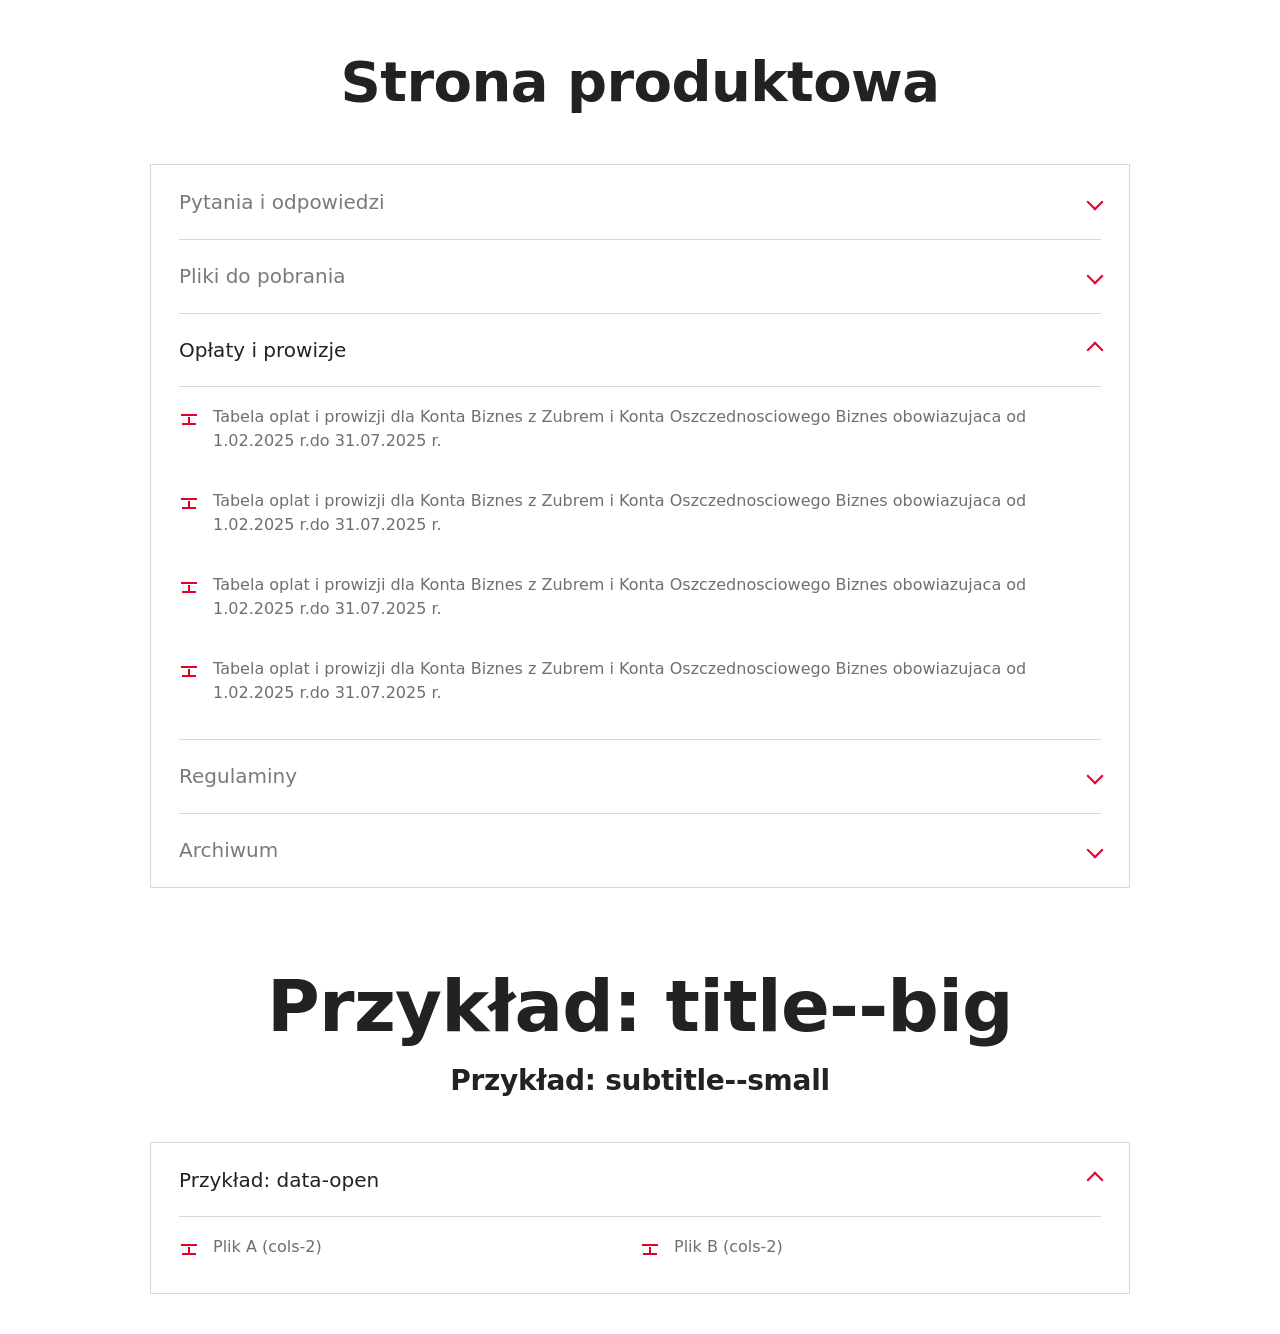
==== public/index.html @ c0aa1c23 "yy" ====
<!doctype html>
<html lang="pl">
  <head>
    <meta charset="utf-8" />
    <meta name="viewport" content="width=device-width, initial-scale=1" />
    <title>Strona produktowa</title>
    <link rel="stylesheet" href="./assets/css/styles.css" />
  </head>
  <body>
    <a class="paccordion-container__skip-link" href="#main">Przejdz do tresci</a>

    <div id="main" class="paccordion-container" role="main">
      <header class="paccordion-container__header">
        <h1 class="paccordion-container__title">Strona produktowa</h1>
      </header>

      <section class="paccordion-container__section" aria-label="Sekcje">
        <div class="paccordion paccordion--framed" data-paccordion-group>
          <div class="paccordion__item paccordion__item--l1" id="faq">
            <h2 class="paccordion__heading">
              <button
                class="paccordion__button"
                type="button"
                aria-expanded="false"
                aria-controls="panel-faq"
                id="button-faq"
              >
                <span class="paccordion__label">Pytania i odpowiedzi</span>
                <span class="paccordion__icon paccordion__icon--chevron" aria-hidden="true"></span>
              </button>
            </h2>
            <div
              class="paccordion__panel"
              id="panel-faq"
              role="region"
              aria-labelledby="button-faq"
              hidden
            >
              <div class="paccordion paccordion--nested" data-paccordion-group itemscope itemtype="https://schema.org/FAQPage">
                <div class="paccordion__item paccordion__item--l2" id="pytanie-1" itemscope itemtype="https://schema.org/Question" itemprop="mainEntity">
                  <h3 class="paccordion__heading">
                    <button
                      class="paccordion__button paccordion__button--startIcon"
                      type="button"
                      aria-expanded="false"
                      aria-controls="panel-pytanie-1"
                      id="button-pytanie-1"
                    >
                      <span class="paccordion__icon paccordion__icon--plusminus" aria-hidden="true"></span>
                      <span class="paccordion__label" itemprop="name">Pytanie 1</span>
                    </button>
                  </h3>
                  <div
                    class="paccordion__panel"
                    id="panel-pytanie-1"
                    hidden
                    itemprop="acceptedAnswer"
                    itemscope
                    itemtype="https://schema.org/Answer"
                  >
                    <div class="paccordion__richtext" itemprop="text">
                      <p>Lorem ipsum dolor sit amet, consectetur adipiscing elit.</p>
                    </div>
                  </div>
                </div>

                <div class="paccordion__item paccordion__item--l2" id="pytanie-2" itemscope itemtype="https://schema.org/Question" itemprop="mainEntity">
                  <h3 class="paccordion__heading">
                    <button
                      class="paccordion__button paccordion__button--startIcon"
                      type="button"
                      aria-expanded="false"
                      aria-controls="panel-pytanie-2"
                      id="button-pytanie-2"
                    >
                      <span class="paccordion__icon paccordion__icon--plusminus" aria-hidden="true"></span>
                      <span class="paccordion__label" itemprop="name">Pytanie 2</span>
                    </button>
                  </h3>
                  <div
                    class="paccordion__panel"
                    id="panel-pytanie-2"
                    hidden
                    itemprop="acceptedAnswer"
                    itemscope
                    itemtype="https://schema.org/Answer"
                  >
                    <div class="paccordion__richtext" itemprop="text">
                      <p>Lorem ipsum dolor sit amet, consectetur adipiscing elit.</p>
                    </div>
                  </div>
                </div>

                <div class="paccordion__item paccordion__item--l2" id="pytanie-3" itemscope itemtype="https://schema.org/Question" itemprop="mainEntity">
                  <h3 class="paccordion__heading">
                    <button
                      class="paccordion__button paccordion__button--startIcon"
                      type="button"
                      aria-expanded="false"
                      aria-controls="panel-pytanie-3"
                      id="button-pytanie-3"
                    >
                      <span class="paccordion__icon paccordion__icon--plusminus" aria-hidden="true"></span>
                      <span class="paccordion__label" itemprop="name">Pytanie 3</span>
                    </button>
                  </h3>
                  <div
                    class="paccordion__panel"
                    id="panel-pytanie-3"
                    hidden
                    itemprop="acceptedAnswer"
                    itemscope
                    itemtype="https://schema.org/Answer"
                  >
                    <div class="paccordion__richtext" itemprop="text">
                      <p>Lorem ipsum dolor sit amet, consectetur adipiscing elit.</p>
                    </div>
                  </div>
                </div>
              </div>
            </div>
          </div>

          <div class="paccordion__item paccordion__item--l1" id="downloads">
            <h2 class="paccordion__heading">
              <button
                class="paccordion__button"
                type="button"
                aria-expanded="false"
                aria-controls="panel-downloads"
                id="button-downloads"
              >
                <span class="paccordion__label">Pliki do pobrania</span>
                <span class="paccordion__icon paccordion__icon--chevron" aria-hidden="true"></span>
              </button>
            </h2>
            <div class="paccordion__panel" id="panel-downloads" role="region" aria-labelledby="button-downloads" hidden>
              <ul class="paccordion__file-list paccordion__file-list--cols-1">
                <li class="paccordion__file-item">
                  <a class="paccordion__file-link" href="#">
                    <span class="paccordion__file-text">
                      Tabela oplat i prowizji dla Konta Biznes z Zubrem i Konta Oszczednosciowego Biznes obowiazujaca od
                      1.02.2025 r.do 31.07.2025 r.
                    </span>
                  </a>
                </li>
              </ul>
            </div>
          </div>

          <div class="paccordion__item paccordion__item--l1" id="oplaty-i-prowizje" data-open>
            <h2 class="paccordion__heading">
              <button
                class="paccordion__button"
                type="button"
                aria-expanded="false"
                aria-controls="panel-oplaty-i-prowizje"
                id="button-oplaty-i-prowizje"
              >
                <span class="paccordion__label">Opłaty i prowizje</span>
                <span class="paccordion__icon paccordion__icon--chevron" aria-hidden="true"></span>
              </button>
            </h2>
            <div class="paccordion__panel" id="panel-oplaty-i-prowizje" role="region" aria-labelledby="button-oplaty-i-prowizje" hidden>
              <ul class="paccordion__file-list paccordion__file-list--cols-1">
                <li class="paccordion__file-item">
                  <a class="paccordion__file-link" href="#" id="tabela-oplat-1">
                    <span class="paccordion__file-text">
                      Tabela oplat i prowizji dla Konta Biznes z Zubrem i Konta Oszczednosciowego Biznes obowiazujaca od
                      1.02.2025 r.do 31.07.2025 r.
                    </span>
                  </a>
                </li>
                <li class="paccordion__file-item">
                  <a class="paccordion__file-link" href="#">
                    <span class="paccordion__file-text">
                      Tabela oplat i prowizji dla Konta Biznes z Zubrem i Konta Oszczednosciowego Biznes obowiazujaca od
                      1.02.2025 r.do 31.07.2025 r.
                    </span>
                  </a>
                </li>
                <li class="paccordion__file-item">
                  <a class="paccordion__file-link" href="#">
                    <span class="paccordion__file-text">
                      Tabela oplat i prowizji dla Konta Biznes z Zubrem i Konta Oszczednosciowego Biznes obowiazujaca od
                      1.02.2025 r.do 31.07.2025 r.
                    </span>
                  </a>
                </li>
                <li class="paccordion__file-item">
                  <a class="paccordion__file-link" href="#">
                    <span class="paccordion__file-text">
                      Tabela oplat i prowizji dla Konta Biznes z Zubrem i Konta Oszczednosciowego Biznes obowiazujaca od
                      1.02.2025 r.do 31.07.2025 r.
                    </span>
                  </a>
                </li>
              </ul>
            </div>
          </div>

          <div class="paccordion__item paccordion__item--l1" id="regulaminy">
            <h2 class="paccordion__heading">
              <button
                class="paccordion__button"
                type="button"
                aria-expanded="false"
                aria-controls="panel-regulaminy"
                id="button-regulaminy"
              >
                <span class="paccordion__label">Regulaminy</span>
                <span class="paccordion__icon paccordion__icon--chevron" aria-hidden="true"></span>
              </button>
            </h2>
            <div class="paccordion__panel" id="panel-regulaminy" role="region" aria-labelledby="button-regulaminy" hidden>
              <ul class="paccordion__file-list paccordion__file-list--cols-1">
                <li class="paccordion__file-item">
                  <a class="paccordion__file-link" href="#">
                    <span class="paccordion__file-text">Placeholder: regulamin (PDF)</span>
                  </a>
                </li>
              </ul>
            </div>
          </div>

          <div class="paccordion__item paccordion__item--l1" id="archiwum">
            <h2 class="paccordion__heading">
              <button
                class="paccordion__button"
                type="button"
                aria-expanded="false"
                aria-controls="panel-archiwum"
                id="button-archiwum"
              >
                <span class="paccordion__label">Archiwum</span>
                <span class="paccordion__icon paccordion__icon--chevron" aria-hidden="true"></span>
              </button>
            </h2>
            <div class="paccordion__panel" id="panel-archiwum" role="region" aria-labelledby="button-archiwum" hidden>
              <ul class="paccordion__file-list paccordion__file-list--cols-1">
                <li class="paccordion__file-item">
                  <a class="paccordion__file-link" href="#">
                    <span class="paccordion__file-text">Placeholder: archiwum (PDF)</span>
                  </a>
                </li>
              </ul>
            </div>
          </div>
        </div>
      </section>

      <section class="paccordion-container__section" aria-label="Przykłady CMS">
        <header class="paccordion-container__header paccordion-container__header--spaced">
          <h2 class="paccordion-container__title paccordion-container__title--big">Przykład: title--big</h2>
          <h3 class="paccordion-container__subtitle paccordion-container__subtitle--small">Przykład: subtitle--small</h3>
        </header>
        <div class="paccordion paccordion--framed" data-paccordion-group>
          <div class="paccordion__item paccordion__item--l1" id="example-open" data-open>
            <h2 class="paccordion__heading">
              <button
                class="paccordion__button"
                type="button"
                aria-expanded="false"
                aria-controls="panel-example-open"
                id="button-example-open"
              >
                <span class="paccordion__label">Przykład: data-open</span>
                <span class="paccordion__icon paccordion__icon--chevron" aria-hidden="true"></span>
              </button>
            </h2>
            <div class="paccordion__panel" id="panel-example-open" role="region" aria-labelledby="button-example-open" hidden>
              <ul class="paccordion__file-list paccordion__file-list--cols-2">
                <li class="paccordion__file-item">
                  <a class="paccordion__file-link" href="#">
                    <span class="paccordion__file-text">Plik A (cols-2)</span>
                  </a>
                </li>
                <li class="paccordion__file-item">
                  <a class="paccordion__file-link" href="#">
                    <span class="paccordion__file-text">Plik B (cols-2)</span>
                  </a>
                </li>
              </ul>
            </div>
          </div>
        </div>
      </section>

    </div>

    <script src="./assets/js/paccordion.js" type="module"></script>
  </body>
</html>
---- public/assets/css/styles.css ----
@charset "UTF-8";
/* Entry point: imports in strict order (mobile-first). */
/* 2) Base: reset + global elements */
*,
*::before,
*::after {
  box-sizing: border-box;
}

html,
body {
  height: 100%;
}

body {
  margin: 0;
  font-family: ui-sans-serif, system-ui, -apple-system, Segoe UI, Roboto, Arial, "Noto Sans", "Liberation Sans", sans-serif;
  background: var(--c-bg);
  color: var(--c-text);
  line-height: 1.5;
}

a {
  color: inherit;
}

*[id] {
  scroll-margin-top: 16px;
}

/*
* BREAKPOINTS
* nazwa | od | do | opis
* ------------------------------------------------------------
*
* small, -small | 0 | 639 | tylko small
* -mobile       | 0 | 959 | mobile i mniejsze
* mobile        | 640 | 959 | tylko mobile
* mobile-       | 640 | ∞   | mobile i większe
* -tablet       | 0 | 1279 | tablet i mniejsze
* tablet        | 960 | 1279 | tylko tablet
* tablet-       | 960 | ∞   | tablet i większe
* -desktop      | 0 | 1679 | desktop i mniejsze
* desktop       | 1280 | 1679 | tylko desktop
* desktop-      | 1280 | ∞  | desktop i większe
* big, big-     | 1680 | ∞  | big i większe
*
*/
:root {
  --c-bg: #ffffff;
  --c-text: #222222;
  --c-muted: #7a7a7a;
  --c-line: #d7d7d7;
  --c-accent: #e4002b;
  --c-focus: #0b5fff;
  --space-1: 8px;
  --space-2: 12px;
  --space-3: 16px;
  --space-4: 20px;
  --space-5: 28px;
  --space-6: 40px;
  --r-1: 6px;
}

.paccordion {
  --rp-gutter: 16px;
  --rp-step: 16px;
  width: 100%;
}
.paccordion--framed {
  border: 1px solid var(--c-line);
  background: #fff;
}
.paccordion--nested {
  border-top: 0;
}
.paccordion__item {
  --rp-lvl: 1;
  --rp-indent: calc(var(--rp-gutter) + (var(--rp-lvl) - 1) * var(--rp-step));
}
.paccordion__item--l1 {
  --rp-lvl: 1;
}
.paccordion__item--l1 .paccordion__button {
  padding-top: 22px;
  padding-bottom: 22px;
}
.paccordion__item--l1 .paccordion__label {
  font-size: 20px;
}
.paccordion__item--l2 {
  --rp-lvl: 2;
}
.paccordion__item--l3 {
  --rp-lvl: 3;
}
.paccordion__item--l4 {
  --rp-lvl: 4;
}
.paccordion__heading {
  margin: 0;
}
.paccordion__button {
  width: 100%;
  display: flex;
  align-items: center;
  justify-content: space-between;
  gap: var(--space-3);
  background: transparent;
  border: 0;
  padding: 20px var(--rp-gutter);
  padding-left: var(--rp-indent);
  cursor: pointer;
  font: inherit;
  text-align: left;
  color: var(--c-muted);
  position: relative;
}
.paccordion__button[aria-expanded=true] {
  color: var(--c-text);
}
.paccordion__button:focus-visible {
  outline: 3px solid var(--c-focus);
  outline-offset: 2px;
  border-radius: var(--r-1);
}
.paccordion__button--startIcon {
  justify-content: flex-start;
}
.paccordion__label {
  font-size: 18px;
  font-weight: 450;
}
.paccordion__icon {
  width: 18px;
  height: 18px;
  flex: none;
  color: var(--c-accent);
  position: relative;
}
.paccordion__icon--chevron {
  width: 12px;
  height: 12px;
  border-right: 2px solid currentColor;
  border-bottom: 2px solid currentColor;
  transform: rotate(45deg);
  transition: transform 160ms ease;
}
.paccordion__icon--plusminus::before, .paccordion__icon--plusminus::after {
  content: "";
  position: absolute;
  left: 50%;
  top: 50%;
  width: 14px;
  height: 2px;
  background: currentColor;
  transform: translate(-50%, -50%);
  border-radius: 99px;
}
.paccordion__icon--plusminus::after {
  width: 2px;
  height: 14px;
  transition: opacity 140ms ease;
}
.paccordion__button[aria-expanded=true] .paccordion__icon--chevron {
  transform: rotate(225deg);
}
.paccordion__button[aria-expanded=true] .paccordion__icon--plusminus::after {
  opacity: 0;
}
.paccordion__panel {
  padding: 0 var(--rp-gutter) 16px var(--rp-indent);
  transition: height 220ms ease;
}
.paccordion__item {
  position: relative;
}
.paccordion__item::before {
  content: "";
  position: absolute;
  left: var(--rp-gutter);
  right: var(--rp-gutter);
  top: 0;
  height: 1px;
  background: var(--c-line);
}
.paccordion--framed > .paccordion__item:first-child::before {
  content: none;
}
.paccordion__panel > .paccordion > .paccordion__item:first-child::before {
  content: none;
}
.paccordion__item--open > .paccordion__panel > .paccordion > .paccordion__item:first-child::before {
  content: none;
}
.paccordion__button[aria-expanded=true]::after {
  content: "";
  position: absolute;
  left: var(--rp-gutter);
  right: var(--rp-gutter);
  bottom: 0;
  height: 1px;
  background: var(--c-line);
}
.paccordion__panel > .paccordion {
  margin-left: calc(-1 * var(--rp-indent));
  margin-right: calc(-1 * var(--rp-gutter));
  width: calc(100% + var(--rp-indent) + var(--rp-gutter));
}
.paccordion__richtext {
  color: var(--c-text);
}
.paccordion__richtext p {
  margin: 14px 0 0 0;
}
.paccordion__file-list {
  list-style: none;
  padding: 0;
  margin: 0;
  display: grid;
  grid-template-columns: 1fr;
}
.paccordion__file-list--cols-1 {
  grid-template-columns: 1fr;
}
.paccordion__file-list--cols-2 {
  grid-template-columns: 1fr;
}
.paccordion__file-link {
  display: grid;
  grid-template-columns: 20px 1fr;
  gap: 14px;
  align-items: start;
  padding: 18px 0;
  text-decoration: none;
  color: #6f6f6f;
}
.paccordion__file-link::before {
  content: "";
  width: 20px;
  height: 20px;
  display: block;
  color: var(--c-accent);
  background: currentColor;
  -webkit-mask: linear-gradient(#000 0 0) center/16px 2px no-repeat, linear-gradient(#000 0 0) center 12px/2px 10px no-repeat, linear-gradient(#000 0 0) center 18px/14px 2px no-repeat;
  mask: linear-gradient(#000 0 0) center/16px 2px no-repeat, linear-gradient(#000 0 0) center 12px/2px 10px no-repeat, linear-gradient(#000 0 0) center 18px/14px 2px no-repeat;
}
.paccordion__file-link:hover {
  color: var(--c-text);
}
.paccordion__file-link:focus-visible {
  outline: 3px solid var(--c-focus);
  outline-offset: 2px;
  border-radius: var(--r-1);
}
.paccordion__file-text {
  font-size: 16px;
}

@media (min-width: 640px) {
  .paccordion {
    --rp-gutter: 28px;
  }
}
@media (min-width: 960px) {
  .paccordion {
    --rp-step: 20px;
  }
  .paccordion__file-list--cols-2 {
    grid-template-columns: 1fr 1fr;
  }
}
@media (prefers-reduced-motion: reduce) {
  *,
  *::before,
  *::after {
    scroll-behavior: auto !important;
    transition-duration: 0.01ms !important;
    animation-duration: 0.01ms !important;
  }
}
:root {
  --c-bg: #ffffff;
  --c-text: #222222;
  --c-muted: #7a7a7a;
  --c-line: #d7d7d7;
  --c-accent: #e4002b;
  --c-focus: #0b5fff;
  --space-1: 8px;
  --space-2: 12px;
  --space-3: 16px;
  --space-4: 20px;
  --space-5: 28px;
  --space-6: 40px;
  --r-1: 6px;
}

.paccordion-container {
  --pc-max: 980px;
  width: min(var(--pc-max), 100% - 2 * var(--space-3));
  margin: 0 auto;
  padding: var(--space-6) 0;
}
.paccordion-container--wide {
  --pc-max: 1120px;
}
.paccordion-container__section {
  background: transparent;
}
.paccordion-container__header {
  text-align: center;
  margin-bottom: var(--space-6);
}
.paccordion-container__header--spaced {
  margin-top: 64px;
}
.paccordion-container__title {
  margin: 0;
  font-size: 32px;
  font-weight: 750;
  letter-spacing: -0.01em;
}
.paccordion-container__title--none, .paccordion-container__title--hide {
  display: none;
}
.paccordion-container__title--small {
  font-size: 24px;
}
.paccordion-container__title--big {
  font-size: 40px;
}
.paccordion-container__subtitle {
  margin: 0;
  font-size: 28px;
  font-weight: 750;
  letter-spacing: -0.01em;
}
.paccordion-container__subtitle--none, .paccordion-container__subtitle--hide {
  display: none;
}
.paccordion-container__subtitle--small {
  font-size: 20px;
}
.paccordion-container__subtitle--big {
  font-size: 32px;
}
.paccordion-container__skip-link {
  position: absolute;
  left: var(--space-3);
  top: var(--space-3);
  padding: 10px 12px;
  background: #fff;
  border: 1px solid var(--c-line);
  border-radius: var(--r-1);
  transform: translateY(-160%);
  transition: transform 180ms ease;
  z-index: 999;
}
.paccordion-container__skip-link:focus {
  transform: translateY(0);
  outline: 3px solid var(--c-focus);
  outline-offset: 2px;
}

@media (min-width: 960px) {
  .paccordion-container__title {
    font-size: 56px;
  }
  .paccordion-container__title--small {
    font-size: 36px;
  }
  .paccordion-container__title--big {
    font-size: 72px;
  }
  .paccordion-container__subtitle {
    font-size: 40px;
  }
  .paccordion-container__subtitle--small {
    font-size: 28px;
  }
  .paccordion-container__subtitle--big {
    font-size: 48px;
  }
}

/*# sourceMappingURL=styles.css.map */
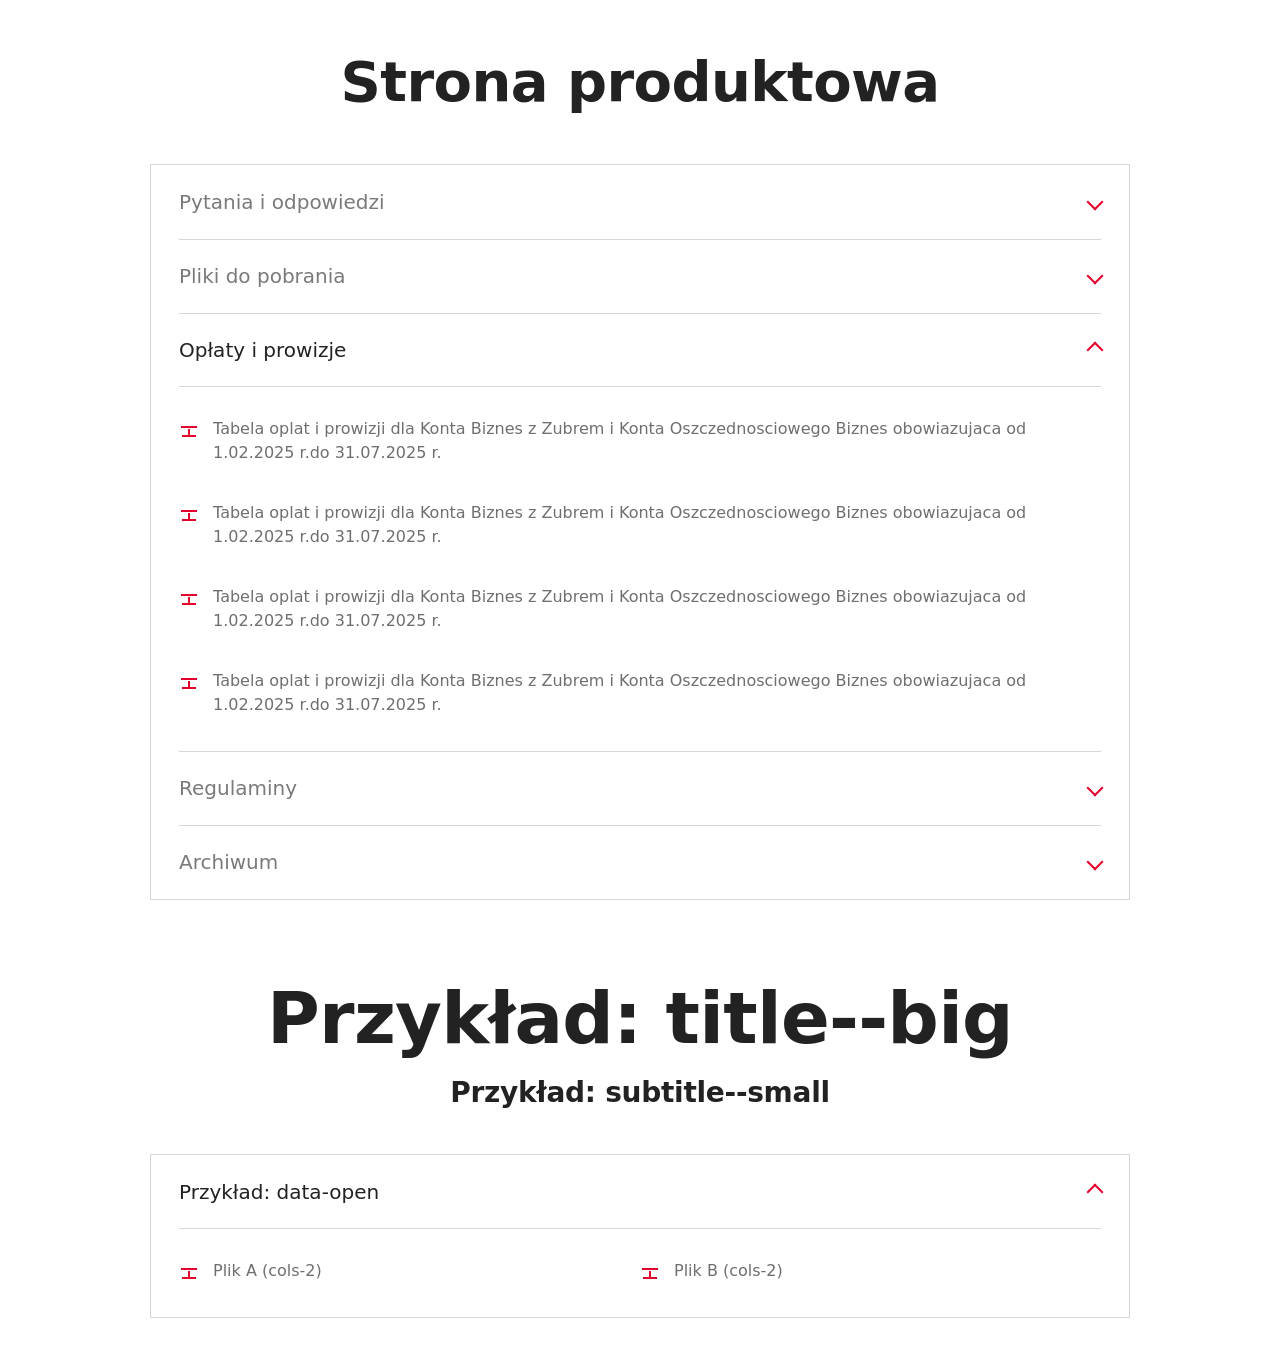
==== commit c4006f17: "yy" ====
--- a/public/index.html
+++ b/public/index.html
@@ -47,7 +47,7 @@
                       id="button-pytanie-1"
                     >
                       <span class="paccordion__icon paccordion__icon--plusminus" aria-hidden="true"></span>
-                      <span class="paccordion__label" itemprop="name">Pytanie 1</span>
+                      <span class="paccordion__label" itemprop="name">Kto może otworzyć Konto Przekorzystne?</span>
                     </button>
                   </h3>
                   <div
@@ -59,7 +59,19 @@
                     itemtype="https://schema.org/Answer"
                   >
                     <div class="paccordion__richtext" itemprop="text">
-                      <p>Lorem ipsum dolor sit amet, consectetur adipiscing elit.</p>
+                      <p><strong>Jeśli masz mniej niż 18 lat</strong> – Konto Przekorzystne może w Twoim imieniu założyć rodzic lub inny przedstawiciel ustawowy dziecka.</p>
+                      <p><strong>Jeśli jesteś rodzicem</strong>, możesz założyć dla Twojego dziecka konto:</p>
+                      <ul>
+                        <li>w aplikacji PeoPay,</li>
+                        <li>w serwisie internetowym Pekao24,</li>
+                        <li>osobiście w dowolnym oddziale banku – bez obecności dziecka.</li>
+                      </ul>
+                      <p><strong>Jeśli jesteś innym przedstawicielem ustawowym</strong>, możesz otworzyć konto tylko osobiście w oddziale banku oraz wymagana jest obecność osoby reprezentowanej (małoletniej powyżej 13 r.ż lub częściowo ubezwłasnowolnionej) w celu złożenia wzoru podpisu.</p>
+                      <p><strong>Jeśli masz 18 lat lub więcej</strong> – Konto Przekorzystne możesz otworzyć samodzielnie:</p>
+                      <ul>
+                        <li>w aplikacji PeoPay – na selfie,</li>
+                        <li>osobiście w dowolnej placówce banku.</li>
+                      </ul>
                     </div>
                   </div>
                 </div>
--- a/public/assets/css/styles.css
+++ b/public/assets/css/styles.css
@@ -169,7 +169,7 @@
   opacity: 0;
 }
 .paccordion__panel {
-  padding: 0 var(--rp-gutter) 16px var(--rp-indent);
+  padding: 12px var(--rp-gutter) 16px var(--rp-indent);
   transition: height 220ms ease;
 }
 .paccordion__item {
@@ -212,6 +212,23 @@
 }
 .paccordion__richtext p {
   margin: 14px 0 0 0;
+}
+.paccordion__richtext p:first-child {
+  margin-top: 0;
+}
+.paccordion__richtext ul,
+.paccordion__richtext ol {
+  margin: 12px 0 12px 20px;
+  padding: 0;
+}
+.paccordion__richtext li {
+  margin: 6px 0;
+}
+.paccordion__richtext li::marker {
+  color: var(--c-accent);
+}
+.paccordion__richtext strong {
+  font-weight: 650;
 }
 .paccordion__file-list {
   list-style: none;
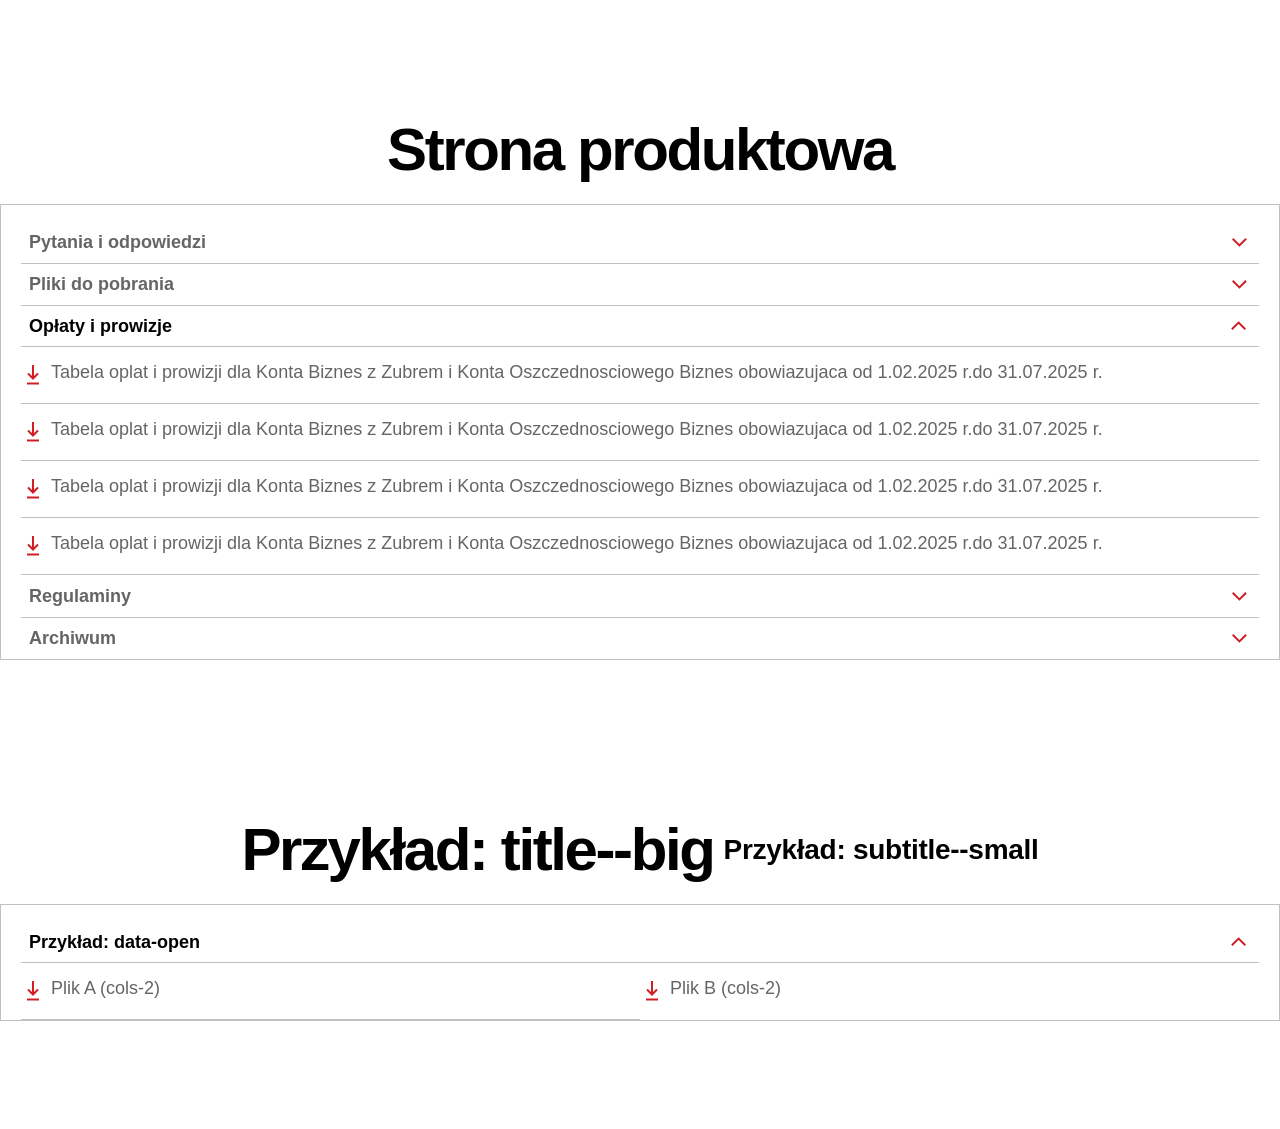
==== commit e642e7f5: "Added mobile" ====
--- a/public/index.html
+++ b/public/index.html
@@ -9,7 +9,7 @@
   <body>
     <a class="paccordion-container__skip-link" href="#main">Przejdz do tresci</a>
 
-    <div id="main" class="paccordion-container" role="main">
+    <main id="main" class="paccordion-container">
       <header class="paccordion-container__header">
         <h1 class="paccordion-container__title">Strona produktowa</h1>
       </header>
@@ -298,7 +298,7 @@
         </div>
       </section>
 
-    </div>
+    </main>
 
     <script src="./assets/js/paccordion.js" type="module"></script>
   </body>
--- a/public/assets/css/styles.css
+++ b/public/assets/css/styles.css
@@ -28,6 +28,20 @@
   scroll-margin-top: 16px;
 }
 
+@font-face {
+  font-family: "SofiaPro-Regular";
+  src: url("../fonts/SofiaPro-Regular.woff2") format("woff2"), url("../fonts/SofiaPro-Regular.woff") format("woff");
+  font-weight: 400;
+  font-style: normal;
+  font-display: swap;
+}
+@font-face {
+  font-family: "SofiaPro-Bold";
+  src: url("../fonts/SofiaPro-Bold.woff2") format("woff2"), url("../fonts/SofiaPro-Bold.woff") format("woff");
+  font-weight: 700;
+  font-style: normal;
+  font-display: swap;
+}
 /*
 * BREAKPOINTS
 * nazwa | od | do | opis
@@ -48,10 +62,10 @@
 */
 :root {
   --c-bg: #ffffff;
-  --c-text: #222222;
-  --c-muted: #7a7a7a;
-  --c-line: #d7d7d7;
-  --c-accent: #e4002b;
+  --c-text: #000000;
+  --c-muted: #656565;
+  --c-line: #c0c0c0;
+  --c-accent: #d11e25;
   --c-focus: #0b5fff;
   --space-1: 8px;
   --space-2: 12px;
@@ -63,7 +77,7 @@
 }
 
 .paccordion {
-  --rp-gutter: 16px;
+  --rp-gutter: 20px;
   --rp-step: 16px;
   width: 100%;
 }
@@ -81,15 +95,14 @@
 .paccordion__item--l1 {
   --rp-lvl: 1;
 }
-.paccordion__item--l1 .paccordion__button {
-  padding-top: 22px;
-  padding-bottom: 22px;
-}
-.paccordion__item--l1 .paccordion__label {
-  font-size: 20px;
-}
 .paccordion__item--l2 {
   --rp-lvl: 2;
+}
+.paccordion__item--l2 .paccordion__label {
+  font-size: 18px;
+  line-height: 18px;
+  font-weight: 400;
+  letter-spacing: -0.01em;
 }
 .paccordion__item--l3 {
   --rp-lvl: 3;
@@ -105,11 +118,10 @@
   display: flex;
   align-items: center;
   justify-content: space-between;
-  gap: var(--space-3);
+  gap: 10px;
   background: transparent;
   border: 0;
-  padding: 20px var(--rp-gutter);
-  padding-left: var(--rp-indent);
+  padding: 9px 28px 9px 28px;
   cursor: pointer;
   font: inherit;
   text-align: left;
@@ -129,22 +141,33 @@
 }
 .paccordion__label {
   font-size: 18px;
-  font-weight: 450;
+  font-weight: 700;
+  line-height: 22px;
+  font-family: "SofiaPro-Regular", sans-serif;
 }
 .paccordion__icon {
-  width: 18px;
-  height: 18px;
+  width: 24px;
+  height: 24px;
   flex: none;
   color: var(--c-accent);
   position: relative;
 }
 .paccordion__icon--chevron {
-  width: 12px;
-  height: 12px;
-  border-right: 2px solid currentColor;
-  border-bottom: 2px solid currentColor;
-  transform: rotate(45deg);
+  width: 24px;
+  height: 24px;
   transition: transform 160ms ease;
+  display: inline-flex;
+  align-items: center;
+  justify-content: center;
+  position: relative;
+}
+.paccordion__icon--chevron::before {
+  content: "";
+  width: 15px;
+  height: 9px;
+  background: currentColor;
+  -webkit-mask: url("data:image/svg+xml,%3Csvg width='15' height='9' viewBox='0 0 15 9' fill='none' xmlns='http://www.w3.org/2000/svg'%3E%3Cpath d='M1.41406 1.41418L7.41406 7.41418L13.4141 1.41418' stroke='black' stroke-width='2' stroke-linecap='square'/%3E%3C/svg%3E") center/15px 9px no-repeat;
+  mask: url("data:image/svg+xml,%3Csvg width='15' height='9' viewBox='0 0 15 9' fill='none' xmlns='http://www.w3.org/2000/svg'%3E%3Cpath d='M1.41406 1.41418L7.41406 7.41418L13.4141 1.41418' stroke='black' stroke-width='2' stroke-linecap='square'/%3E%3C/svg%3E") center/15px 9px no-repeat;
 }
 .paccordion__icon--plusminus::before, .paccordion__icon--plusminus::after {
   content: "";
@@ -163,13 +186,13 @@
   transition: opacity 140ms ease;
 }
 .paccordion__button[aria-expanded=true] .paccordion__icon--chevron {
-  transform: rotate(225deg);
+  transform: rotate(180deg);
 }
 .paccordion__button[aria-expanded=true] .paccordion__icon--plusminus::after {
   opacity: 0;
 }
 .paccordion__panel {
-  padding: 12px var(--rp-gutter) 16px var(--rp-indent);
+  padding: 0 var(--rp-gutter) 0 var(--rp-indent);
   transition: height 220ms ease;
 }
 .paccordion__item {
@@ -184,8 +207,23 @@
   height: 1px;
   background: var(--c-line);
 }
+.paccordion__item--open + .paccordion__item::before {
+  content: none;
+}
 .paccordion--framed > .paccordion__item:first-child::before {
   content: none;
+}
+.paccordion--framed > .paccordion__item:first-child .paccordion__button {
+  padding-top: 25px;
+  padding-bottom: 9px;
+  padding-left: 28px;
+  padding-right: 28px;
+}
+.paccordion #faq .paccordion--nested .paccordion__button.paccordion__button--startIcon {
+  padding: 9px calc(var(--rp-gutter) + 8px) 9px calc(var(--rp-gutter) + 4px);
+}
+.paccordion #faq .paccordion--nested .paccordion__item:first-child .paccordion__button.paccordion__button--startIcon {
+  padding: 9px calc(var(--rp-gutter) + 8px) 9px calc(var(--rp-gutter) + 4px);
 }
 .paccordion__panel > .paccordion > .paccordion__item:first-child::before {
   content: none;
@@ -206,9 +244,18 @@
   margin-left: calc(-1 * var(--rp-indent));
   margin-right: calc(-1 * var(--rp-gutter));
   width: calc(100% + var(--rp-indent) + var(--rp-gutter));
+  padding: 0;
 }
 .paccordion__richtext {
   color: var(--c-text);
+  font-family: "SofiaPro-Regular", sans-serif;
+  padding: 16px 0;
+  border-bottom: 1px solid var(--c-line);
+  font-size: 18px;
+  line-height: 18px;
+  font-weight: 300;
+  margin-left: calc(-1 * (var(--rp-indent) - var(--rp-gutter)));
+  padding-left: calc(var(--rp-indent) - var(--rp-gutter));
 }
 .paccordion__richtext p {
   margin: 14px 0 0 0;
@@ -246,21 +293,22 @@
 .paccordion__file-link {
   display: grid;
   grid-template-columns: 20px 1fr;
-  gap: 14px;
+  gap: 10px;
   align-items: start;
-  padding: 18px 0;
+  padding: 16px 0;
   text-decoration: none;
-  color: #6f6f6f;
+  color: #656565;
+  border-bottom: 1px solid var(--c-line);
 }
 .paccordion__file-link::before {
   content: "";
-  width: 20px;
-  height: 20px;
+  width: 24px;
+  height: 24px;
   display: block;
   color: var(--c-accent);
   background: currentColor;
-  -webkit-mask: linear-gradient(#000 0 0) center/16px 2px no-repeat, linear-gradient(#000 0 0) center 12px/2px 10px no-repeat, linear-gradient(#000 0 0) center 18px/14px 2px no-repeat;
-  mask: linear-gradient(#000 0 0) center/16px 2px no-repeat, linear-gradient(#000 0 0) center 12px/2px 10px no-repeat, linear-gradient(#000 0 0) center 18px/14px 2px no-repeat;
+  -webkit-mask: url("data:image/svg+xml,%3Csvg width='24' height='24' viewBox='0 0 24 24' fill='none' xmlns='http://www.w3.org/2000/svg'%3E%3Cpath d='M17 10.5L12 15.5L7 10.5' stroke='black' stroke-width='2'/%3E%3Cline x1='12' y1='2' x2='12' y2='15' stroke='black' stroke-width='2'/%3E%3Cpath d='M18 20.5H6' stroke='black' stroke-width='2'/%3E%3C/svg%3E") center/24px 24px no-repeat;
+  mask: url("data:image/svg+xml,%3Csvg width='24' height='24' viewBox='0 0 24 24' fill='none' xmlns='http://www.w3.org/2000/svg'%3E%3Cpath d='M17 10.5L12 15.5L7 10.5' stroke='black' stroke-width='2'/%3E%3Cline x1='12' y1='2' x2='12' y2='15' stroke='black' stroke-width='2'/%3E%3Cpath d='M18 20.5H6' stroke='black' stroke-width='2'/%3E%3C/svg%3E") center/24px 24px no-repeat;
 }
 .paccordion__file-link:hover {
   color: var(--c-text);
@@ -270,13 +318,28 @@
   outline-offset: 2px;
   border-radius: var(--r-1);
 }
+.paccordion__item:last-child .paccordion__file-item:last-child .paccordion__file-link {
+  border-bottom: 0;
+}
+.paccordion #faq .paccordion__item:last-child .paccordion__button[aria-expanded=false]::after {
+  content: "";
+  position: absolute;
+  left: var(--rp-gutter);
+  right: var(--rp-gutter);
+  bottom: 0;
+  height: 1px;
+  background: var(--c-line);
+}
 .paccordion__file-text {
-  font-size: 16px;
+  font-size: 18px;
+  line-height: 18px;
+  font-weight: 300;
+  font-family: "SofiaPro-Regular", sans-serif;
 }
 
 @media (min-width: 640px) {
   .paccordion {
-    --rp-gutter: 28px;
+    --rp-gutter: 20px;
   }
 }
 @media (min-width: 960px) {
@@ -298,10 +361,10 @@
 }
 :root {
   --c-bg: #ffffff;
-  --c-text: #222222;
-  --c-muted: #7a7a7a;
-  --c-line: #d7d7d7;
-  --c-accent: #e4002b;
+  --c-text: #000000;
+  --c-muted: #656565;
+  --c-line: #c0c0c0;
+  --c-accent: #d11e25;
   --c-focus: #0b5fff;
   --space-1: 8px;
   --space-2: 12px;
@@ -313,29 +376,46 @@
 }
 
 .paccordion-container {
-  --pc-max: 980px;
-  width: min(var(--pc-max), 100% - 2 * var(--space-3));
-  margin: 0 auto;
-  padding: var(--space-6) 0;
+  --pc-max: 356px;
+  width: 100%;
+  margin: 0;
+  padding: 0;
+  background: #ffffff;
 }
 .paccordion-container--wide {
   --pc-max: 1120px;
 }
 .paccordion-container__section {
   background: transparent;
+  padding: 0 0 48px;
+  margin: 0;
+  width: 100%;
+}
+.paccordion-container__section > .paccordion {
+  max-width: none;
+  margin: 0;
 }
 .paccordion-container__header {
+  display: flex;
+  flex-direction: row;
+  justify-content: center;
+  align-items: center;
+  padding: 48px 0 24px;
+  gap: 10px;
   text-align: center;
-  margin-bottom: var(--space-6);
+  margin-bottom: 0;
 }
 .paccordion-container__header--spaced {
   margin-top: 64px;
 }
 .paccordion-container__title {
   margin: 0;
-  font-size: 32px;
-  font-weight: 750;
-  letter-spacing: -0.01em;
+  font-size: 24px;
+  font-weight: 800;
+  letter-spacing: -0.02em;
+  line-height: 30px;
+  color: #656565;
+  font-family: "SofiaPro-Bold", sans-serif;
 }
 .paccordion-container__title--none, .paccordion-container__title--hide {
   display: none;
@@ -345,12 +425,14 @@
 }
 .paccordion-container__title--big {
   font-size: 40px;
+  line-height: 48px;
 }
 .paccordion-container__subtitle {
   margin: 0;
   font-size: 28px;
   font-weight: 750;
   letter-spacing: -0.01em;
+  font-family: "SofiaPro-Bold", sans-serif;
 }
 .paccordion-container__subtitle--none, .paccordion-container__subtitle--hide {
   display: none;
@@ -381,7 +463,10 @@
 
 @media (min-width: 960px) {
   .paccordion-container__title {
-    font-size: 56px;
+    font-size: 60px;
+    line-height: 60px;
+    letter-spacing: -0.04em;
+    color: #000000;
   }
   .paccordion-container__title--small {
     font-size: 36px;
@@ -399,5 +484,18 @@
     font-size: 48px;
   }
 }
+@media (min-width: 1280px) {
+  .paccordion-container {
+    --pc-max: 1632px;
+    padding-top: 72px;
+    padding-bottom: 60px;
+  }
+  .paccordion-container__title {
+    font-size: 60px;
+    line-height: 60px;
+    letter-spacing: -0.04em;
+    color: #000000;
+  }
+}
 
 /*# sourceMappingURL=styles.css.map */
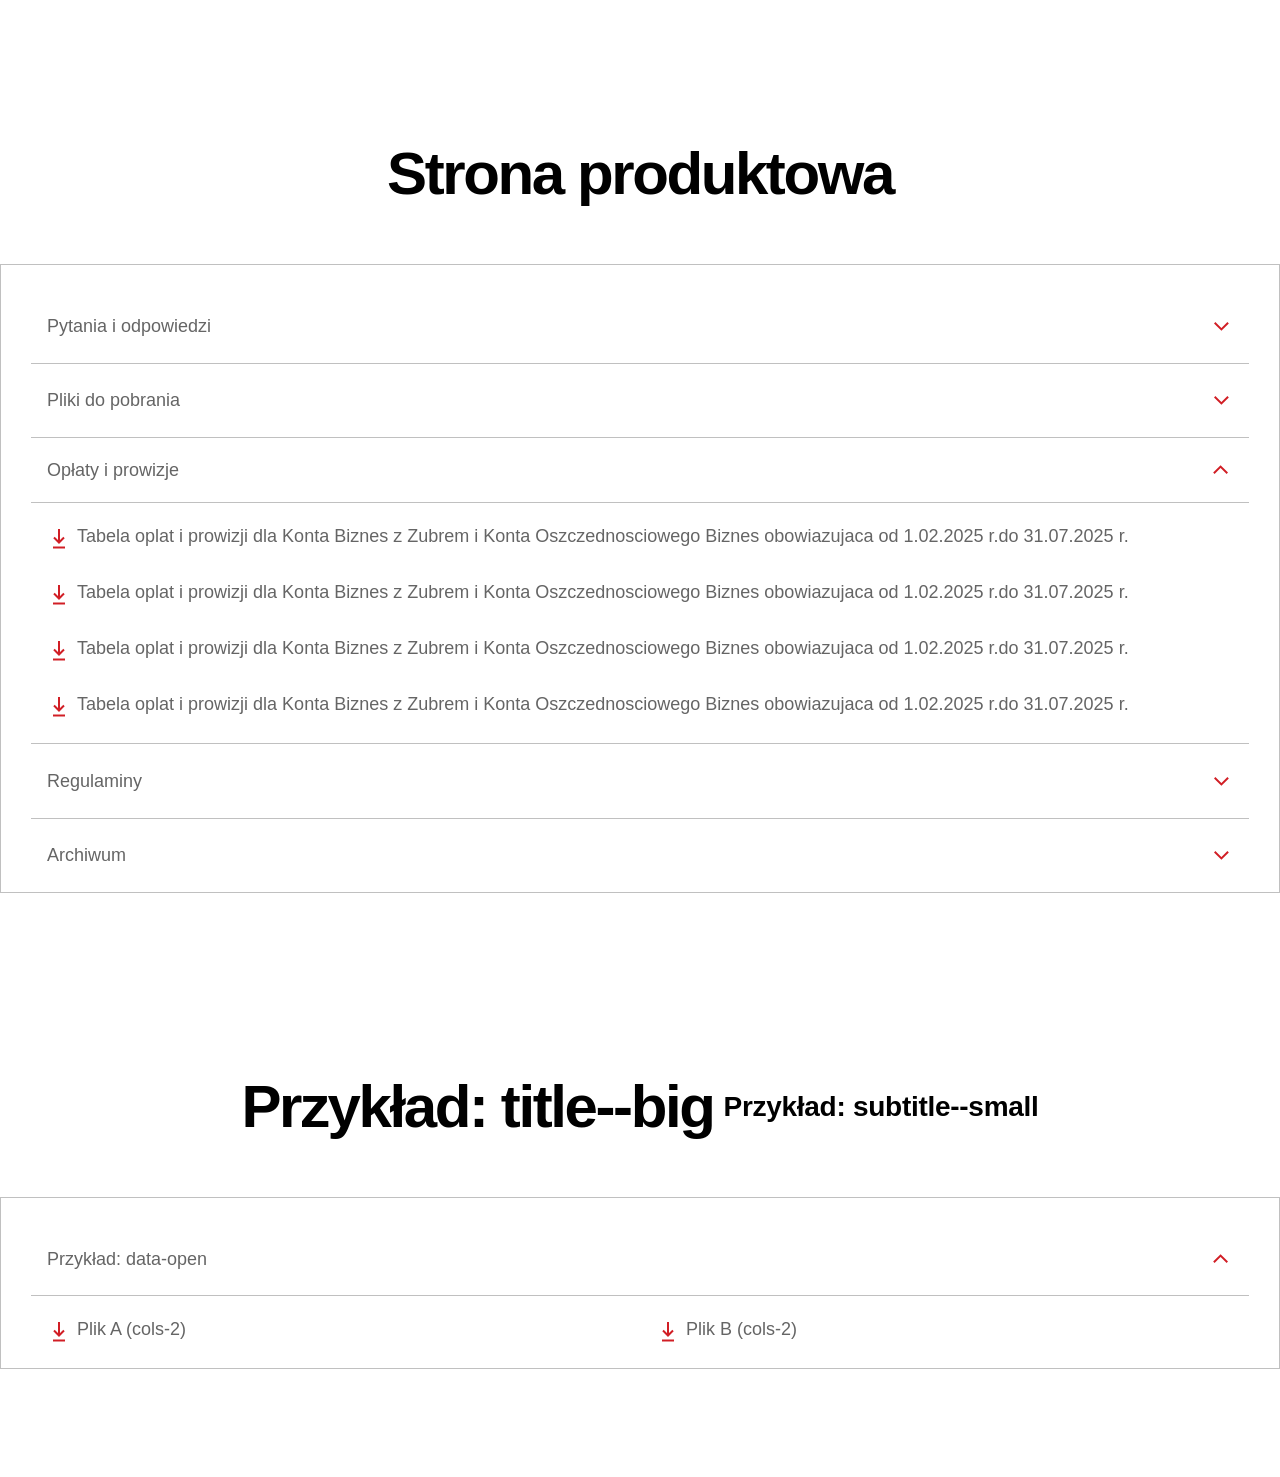
==== commit bb8f8979: "structure" ====
--- a/public/index.html
+++ b/public/index.html
@@ -9,15 +9,15 @@
   <body>
     <a class="paccordion-container__skip-link" href="#main">Przejdz do tresci</a>
 
-    <main id="main" class="paccordion-container">
+    <div id="main" class="paccordion-container">
       <header class="paccordion-container__header">
-        <h1 class="paccordion-container__title">Strona produktowa</h1>
+        <span class="paccordion-container__title" role="heading" aria-level="1">Strona produktowa</span>
       </header>
 
       <section class="paccordion-container__section" aria-label="Sekcje">
         <div class="paccordion paccordion--framed" data-paccordion-group>
           <div class="paccordion__item paccordion__item--l1" id="faq">
-            <h2 class="paccordion__heading">
+            <div class="paccordion__heading" role="heading" aria-level="2">
               <button
                 class="paccordion__button"
                 type="button"
@@ -28,7 +28,7 @@
                 <span class="paccordion__label">Pytania i odpowiedzi</span>
                 <span class="paccordion__icon paccordion__icon--chevron" aria-hidden="true"></span>
               </button>
-            </h2>
+            </div>
             <div
               class="paccordion__panel"
               id="panel-faq"
@@ -38,7 +38,7 @@
             >
               <div class="paccordion paccordion--nested" data-paccordion-group itemscope itemtype="https://schema.org/FAQPage">
                 <div class="paccordion__item paccordion__item--l2" id="pytanie-1" itemscope itemtype="https://schema.org/Question" itemprop="mainEntity">
-                  <h3 class="paccordion__heading">
+                  <div class="paccordion__heading" role="heading" aria-level="3">
                     <button
                       class="paccordion__button paccordion__button--startIcon"
                       type="button"
@@ -49,7 +49,7 @@
                       <span class="paccordion__icon paccordion__icon--plusminus" aria-hidden="true"></span>
                       <span class="paccordion__label" itemprop="name">Kto może otworzyć Konto Przekorzystne?</span>
                     </button>
-                  </h3>
+                  </div>
                   <div
                     class="paccordion__panel"
                     id="panel-pytanie-1"
@@ -77,7 +77,7 @@
                 </div>
 
                 <div class="paccordion__item paccordion__item--l2" id="pytanie-2" itemscope itemtype="https://schema.org/Question" itemprop="mainEntity">
-                  <h3 class="paccordion__heading">
+                  <div class="paccordion__heading" role="heading" aria-level="3">
                     <button
                       class="paccordion__button paccordion__button--startIcon"
                       type="button"
@@ -88,7 +88,7 @@
                       <span class="paccordion__icon paccordion__icon--plusminus" aria-hidden="true"></span>
                       <span class="paccordion__label" itemprop="name">Pytanie 2</span>
                     </button>
-                  </h3>
+                  </div>
                   <div
                     class="paccordion__panel"
                     id="panel-pytanie-2"
@@ -104,7 +104,7 @@
                 </div>
 
                 <div class="paccordion__item paccordion__item--l2" id="pytanie-3" itemscope itemtype="https://schema.org/Question" itemprop="mainEntity">
-                  <h3 class="paccordion__heading">
+                  <div class="paccordion__heading" role="heading" aria-level="3">
                     <button
                       class="paccordion__button paccordion__button--startIcon"
                       type="button"
@@ -115,7 +115,7 @@
                       <span class="paccordion__icon paccordion__icon--plusminus" aria-hidden="true"></span>
                       <span class="paccordion__label" itemprop="name">Pytanie 3</span>
                     </button>
-                  </h3>
+                  </div>
                   <div
                     class="paccordion__panel"
                     id="panel-pytanie-3"
@@ -134,7 +134,7 @@
           </div>
 
           <div class="paccordion__item paccordion__item--l1" id="downloads">
-            <h2 class="paccordion__heading">
+            <div class="paccordion__heading" role="heading" aria-level="2">
               <button
                 class="paccordion__button"
                 type="button"
@@ -145,7 +145,7 @@
                 <span class="paccordion__label">Pliki do pobrania</span>
                 <span class="paccordion__icon paccordion__icon--chevron" aria-hidden="true"></span>
               </button>
-            </h2>
+            </div>
             <div class="paccordion__panel" id="panel-downloads" role="region" aria-labelledby="button-downloads" hidden>
               <ul class="paccordion__file-list paccordion__file-list--cols-1">
                 <li class="paccordion__file-item">
@@ -161,7 +161,7 @@
           </div>
 
           <div class="paccordion__item paccordion__item--l1" id="oplaty-i-prowizje" data-open>
-            <h2 class="paccordion__heading">
+            <div class="paccordion__heading" role="heading" aria-level="2">
               <button
                 class="paccordion__button"
                 type="button"
@@ -172,7 +172,7 @@
                 <span class="paccordion__label">Opłaty i prowizje</span>
                 <span class="paccordion__icon paccordion__icon--chevron" aria-hidden="true"></span>
               </button>
-            </h2>
+            </div>
             <div class="paccordion__panel" id="panel-oplaty-i-prowizje" role="region" aria-labelledby="button-oplaty-i-prowizje" hidden>
               <ul class="paccordion__file-list paccordion__file-list--cols-1">
                 <li class="paccordion__file-item">
@@ -212,7 +212,7 @@
           </div>
 
           <div class="paccordion__item paccordion__item--l1" id="regulaminy">
-            <h2 class="paccordion__heading">
+            <div class="paccordion__heading" role="heading" aria-level="2">
               <button
                 class="paccordion__button"
                 type="button"
@@ -223,7 +223,7 @@
                 <span class="paccordion__label">Regulaminy</span>
                 <span class="paccordion__icon paccordion__icon--chevron" aria-hidden="true"></span>
               </button>
-            </h2>
+            </div>
             <div class="paccordion__panel" id="panel-regulaminy" role="region" aria-labelledby="button-regulaminy" hidden>
               <ul class="paccordion__file-list paccordion__file-list--cols-1">
                 <li class="paccordion__file-item">
@@ -236,7 +236,7 @@
           </div>
 
           <div class="paccordion__item paccordion__item--l1" id="archiwum">
-            <h2 class="paccordion__heading">
+            <div class="paccordion__heading" role="heading" aria-level="2">
               <button
                 class="paccordion__button"
                 type="button"
@@ -247,7 +247,7 @@
                 <span class="paccordion__label">Archiwum</span>
                 <span class="paccordion__icon paccordion__icon--chevron" aria-hidden="true"></span>
               </button>
-            </h2>
+            </div>
             <div class="paccordion__panel" id="panel-archiwum" role="region" aria-labelledby="button-archiwum" hidden>
               <ul class="paccordion__file-list paccordion__file-list--cols-1">
                 <li class="paccordion__file-item">
@@ -263,12 +263,12 @@
 
       <section class="paccordion-container__section" aria-label="Przykłady CMS">
         <header class="paccordion-container__header paccordion-container__header--spaced">
-          <h2 class="paccordion-container__title paccordion-container__title--big">Przykład: title--big</h2>
-          <h3 class="paccordion-container__subtitle paccordion-container__subtitle--small">Przykład: subtitle--small</h3>
+          <span class="paccordion-container__title paccordion-container__title--big" role="heading" aria-level="1">Przykład: title--big</span>
+          <span class="paccordion-container__subtitle paccordion-container__subtitle--small" role="heading" aria-level="2">Przykład: subtitle--small</span>
         </header>
         <div class="paccordion paccordion--framed" data-paccordion-group>
           <div class="paccordion__item paccordion__item--l1" id="example-open" data-open>
-            <h2 class="paccordion__heading">
+            <div class="paccordion__heading" role="heading" aria-level="2">
               <button
                 class="paccordion__button"
                 type="button"
@@ -279,7 +279,7 @@
                 <span class="paccordion__label">Przykład: data-open</span>
                 <span class="paccordion__icon paccordion__icon--chevron" aria-hidden="true"></span>
               </button>
-            </h2>
+            </div>
             <div class="paccordion__panel" id="panel-example-open" role="region" aria-labelledby="button-example-open" hidden>
               <ul class="paccordion__file-list paccordion__file-list--cols-2">
                 <li class="paccordion__file-item">
@@ -298,7 +298,7 @@
         </div>
       </section>
 
-    </main>
+    </div>
 
     <script src="./assets/js/paccordion.js" type="module"></script>
   </body>
--- a/public/assets/css/styles.css
+++ b/public/assets/css/styles.css
@@ -29,17 +29,68 @@
 }
 
 @font-face {
-  font-family: "SofiaPro-Regular";
-  src: url("../fonts/SofiaPro-Regular.woff2") format("woff2"), url("../fonts/SofiaPro-Regular.woff") format("woff");
-  font-weight: 400;
+  font-family: "Sofia Pro Light";
+  src: local("Sofia Pro Light"), url("./fonts/sofia-pro-light.woff2") format("woff2"), url("./fonts/sofia-pro-light.ttf") format("truetype");
+  font-weight: normal;
+  font-display: swap;
+}
+@font-face {
+  font-family: "Sofia Pro Medium";
+  src: local("Sofia Pro Medium"), url("./fonts/sofia-pro-medium.woff2") format("woff2"), url("./fonts/sofia-pro-medium.ttf") format("truetype");
+  font-weight: normal;
+  font-display: swap;
+}
+@font-face {
+  font-family: "Sofia Pro Medium Italic";
+  src: local("Sofia Pro Medium Italic"), url("./fonts/sofia-pro-medium-italic.woff2") format("woff2"), url("./fonts/sofia-pro-medium-italic.ttf") format("truetype");
+  font-weight: normal;
+  font-display: swap;
+}
+@font-face {
+  font-family: "Sofia Pro Bold";
+  src: local("Sofia Pro Bold"), url("./fonts/sofia-pro-bold.woff2") format("woff2"), url("./fonts/sofia-pro-bold.ttf") format("truetype");
+  font-weight: normal;
+  font-display: swap;
+}
+@font-face {
+  font-family: "Sofia Pro Bold Italic";
+  src: local("Sofia Pro Bold Italic"), url("./fonts/sofia-pro-bold-italic.woff2") format("woff2"), url("./fonts/sofia-pro-bold-italic.ttf") format("truetype");
   font-style: normal;
   font-display: swap;
 }
 @font-face {
-  font-family: "SofiaPro-Bold";
-  src: url("../fonts/SofiaPro-Bold.woff2") format("woff2"), url("../fonts/SofiaPro-Bold.woff") format("woff");
-  font-weight: 700;
-  font-style: normal;
+  font-family: "Sofia Pro Extra Light Italic";
+  src: local("Sofia Pro Extra Light Italic"), url("./fonts/sofia-pro-extra-light-italic.woff2") format("woff2"), url("./fonts/sofia-pro-extra-light-italic.ttf") format("truetype");
+  font-weight: normal;
+  font-display: swap;
+}
+@font-face {
+  font-family: "Sofia Pro Semi Bold";
+  src: local("Sofia Pro Semi Bold"), url("./fonts/sofia-pro-semi-bold.woff2") format("woff2"), url("./fonts/sofia-pro-semi-bold.ttf") format("truetype");
+  font-weight: normal;
+  font-display: swap;
+}
+@font-face {
+  font-family: "Sofia Pro Ultra Light Italic";
+  src: local("Sofia Pro Ultra Light Italic"), url("./fonts/sofia-pro-ultra-light-italic.woff2") format("woff2"), url("./fonts/sofia-pro-ultra-light-italic.ttf") format("truetype");
+  font-weight: normal;
+  font-display: swap;
+}
+@font-face {
+  font-family: "Sofia Pro Regular";
+  src: local("Sofia Pro Regular"), url("./fonts/sofia-pro-regular.woff2") format("woff2"), url("./fonts/sofia-pro-regular.ttf") format("truetype");
+  font-weight: normal;
+  font-display: swap;
+}
+@font-face {
+  font-family: "Sofia Pro Regular Italic";
+  src: local("Sofia Pro Regular Italic"), url("./fonts/sofia-pro-regular-italic.woff2") format("woff2"), url("./fonts/sofia-pro-regular-italic.ttf") format("truetype");
+  font-weight: normal;
+  font-display: swap;
+}
+@font-face {
+  font-family: "Sofia Pro Black";
+  src: local("Sofia Pro Black"), url("./fonts/sofia-pro-black.woff2") format("woff2"), url("./fonts/sofia-pro-black.ttf") format("truetype");
   font-display: swap;
 }
 /*
@@ -213,18 +264,6 @@
 .paccordion--framed > .paccordion__item:first-child::before {
   content: none;
 }
-.paccordion--framed > .paccordion__item:first-child .paccordion__button {
-  padding-top: 25px;
-  padding-bottom: 9px;
-  padding-left: 28px;
-  padding-right: 28px;
-}
-.paccordion #faq .paccordion--nested .paccordion__button.paccordion__button--startIcon {
-  padding: 9px calc(var(--rp-gutter) + 8px) 9px calc(var(--rp-gutter) + 4px);
-}
-.paccordion #faq .paccordion--nested .paccordion__item:first-child .paccordion__button.paccordion__button--startIcon {
-  padding: 9px calc(var(--rp-gutter) + 8px) 9px calc(var(--rp-gutter) + 4px);
-}
 .paccordion__panel > .paccordion > .paccordion__item:first-child::before {
   content: none;
 }
@@ -321,7 +360,7 @@
 .paccordion__item:last-child .paccordion__file-item:last-child .paccordion__file-link {
   border-bottom: 0;
 }
-.paccordion #faq .paccordion__item:last-child .paccordion__button[aria-expanded=false]::after {
+.paccordion__panel > .paccordion .paccordion__item:last-child::after {
   content: "";
   position: absolute;
   left: var(--rp-gutter);
@@ -341,13 +380,80 @@
   .paccordion {
     --rp-gutter: 20px;
   }
+  .paccordion--framed > .paccordion__item:first-child .paccordion__button {
+    padding-top: 25px;
+    padding-bottom: 9px;
+    padding-left: 28px;
+    padding-right: 28px;
+  }
+  .paccordion__item--l2 .paccordion__button.paccordion__button--startIcon {
+    padding: 9px calc(var(--rp-gutter) + 8px) 9px calc(var(--rp-gutter) + 4px);
+  }
 }
 @media (min-width: 960px) {
   .paccordion {
     --rp-step: 20px;
+    --rp-gutter: 30px;
+  }
+  .paccordion__button {
+    padding: 25px 16px;
+    padding-left: calc(var(--rp-gutter) + 16px);
+    padding-right: calc(var(--rp-gutter) + 16px);
+  }
+  .paccordion--framed > .paccordion__item:first-child .paccordion__button {
+    padding: 49px 16px 25px;
+    padding-left: calc(var(--rp-gutter) + 16px);
+    padding-right: calc(var(--rp-gutter) + 16px);
+  }
+  .paccordion__label {
+    font-size: 18px;
+    line-height: 18px;
+    font-weight: 300;
+    letter-spacing: 0;
+    color: #656565;
+  }
+  .paccordion__button[aria-expanded=true] {
+    padding-top: 21px;
+    padding-bottom: 21px;
   }
   .paccordion__file-list--cols-2 {
     grid-template-columns: 1fr 1fr;
+  }
+  .paccordion__file-list {
+    border-bottom: 1px solid var(--c-line);
+  }
+  .paccordion__file-link {
+    padding: 24px 16px 8px;
+    gap: 10px;
+    border-bottom: 0;
+  }
+  .paccordion__file-item:last-child .paccordion__file-link {
+    padding: 24px 16px;
+  }
+  .paccordion__item:last-child .paccordion__file-list {
+    border-bottom: 0;
+  }
+  .paccordion__file-text {
+    font-size: 18px;
+    line-height: 18px;
+    font-weight: 300;
+    letter-spacing: 0;
+    color: #656565;
+  }
+  .paccordion__item--l2 .paccordion__button.paccordion__button--startIcon {
+    padding: 25px 16px;
+    padding-left: calc(var(--rp-gutter) + 16px);
+    padding-right: calc(var(--rp-gutter) + 16px);
+  }
+  .paccordion .paccordion__panel > .paccordion .paccordion__item--l2 .paccordion__button.paccordion__button--startIcon {
+    padding: 25px 16px;
+    padding-left: calc(var(--rp-gutter) + 16px);
+    padding-right: calc(var(--rp-gutter) + 16px);
+  }
+  .paccordion .paccordion__panel > .paccordion .paccordion__item--l2:first-child .paccordion__button.paccordion__button--startIcon {
+    padding: 25px 16px;
+    padding-left: calc(var(--rp-gutter) + 16px);
+    padding-right: calc(var(--rp-gutter) + 16px);
   }
 }
 @media (prefers-reduced-motion: reduce) {
@@ -382,9 +488,6 @@
   padding: 0;
   background: #ffffff;
 }
-.paccordion-container--wide {
-  --pc-max: 1120px;
-}
 .paccordion-container__section {
   background: transparent;
   padding: 0 0 48px;
@@ -462,6 +565,13 @@
 }
 
 @media (min-width: 960px) {
+  .paccordion-container__section {
+    padding: 0 0 48px;
+  }
+  .paccordion-container__header {
+    padding-top: 72px;
+    padding-bottom: 60px;
+  }
   .paccordion-container__title {
     font-size: 60px;
     line-height: 60px;
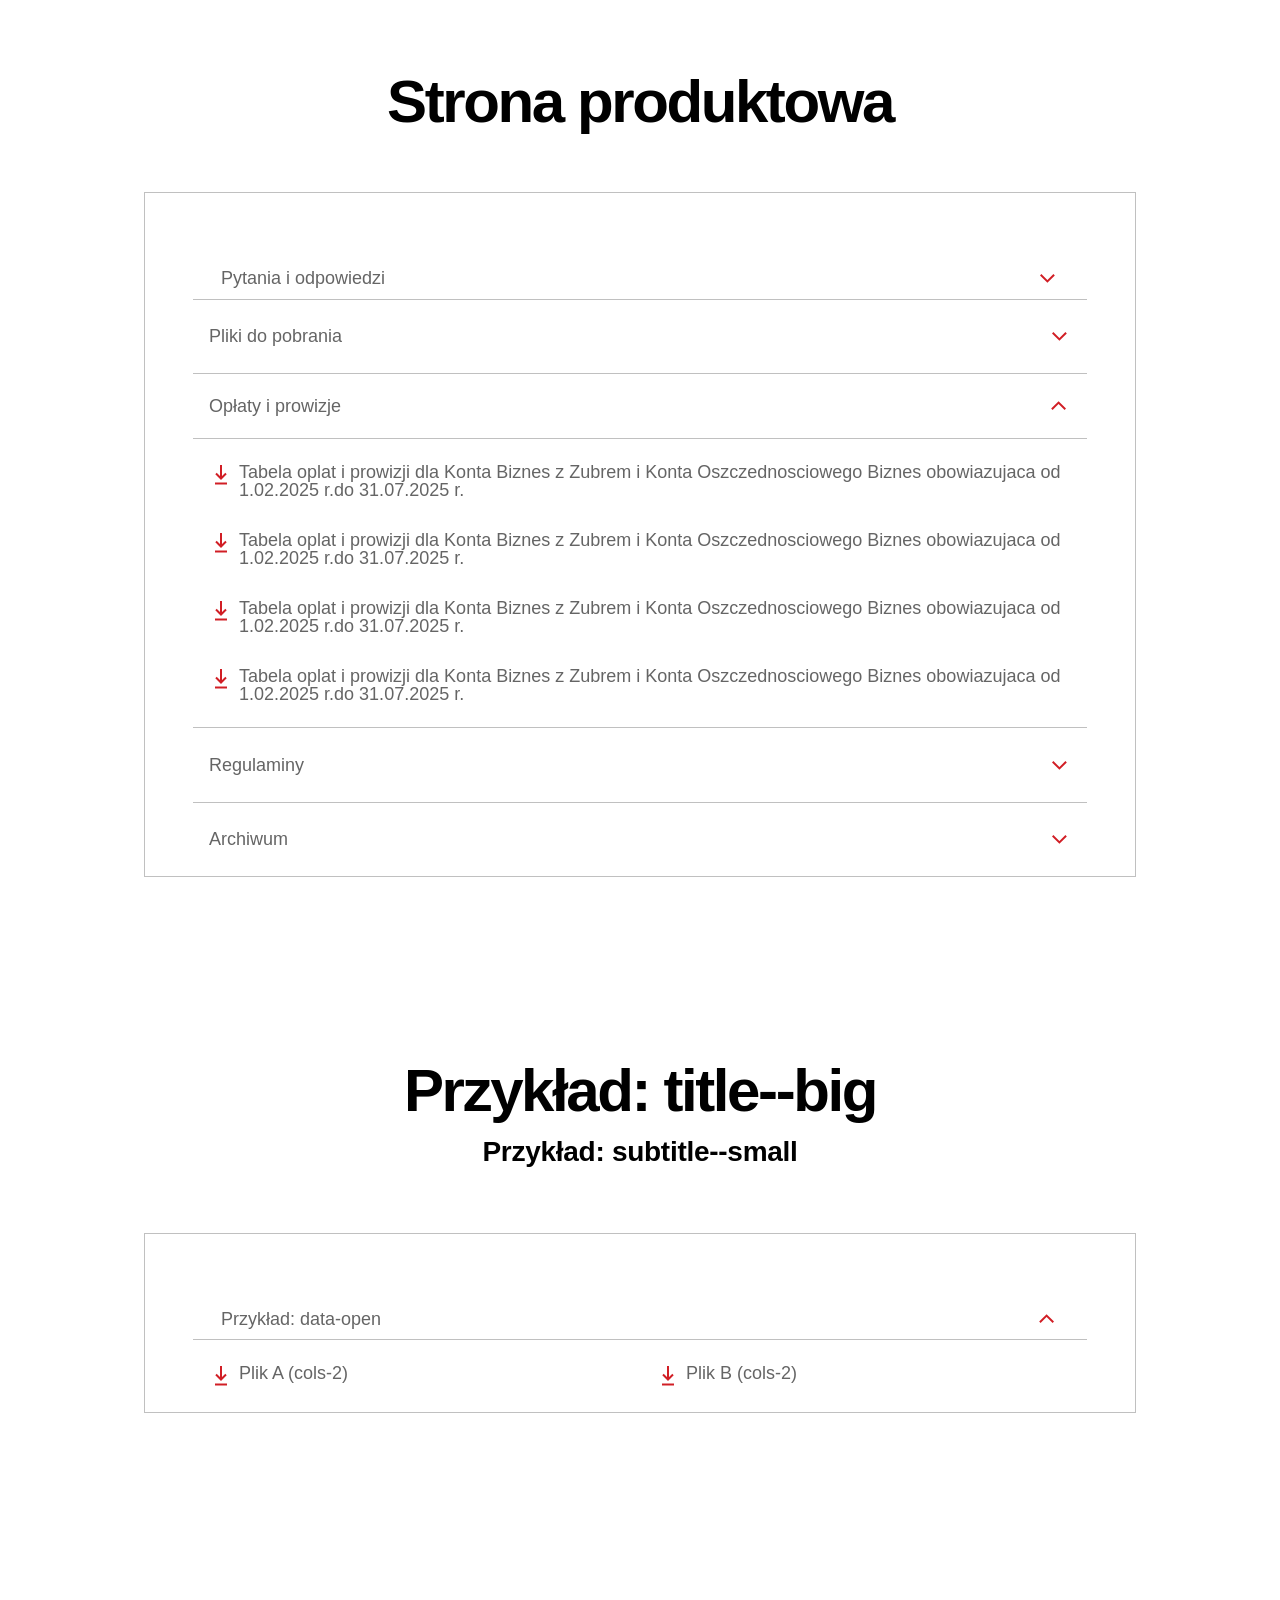
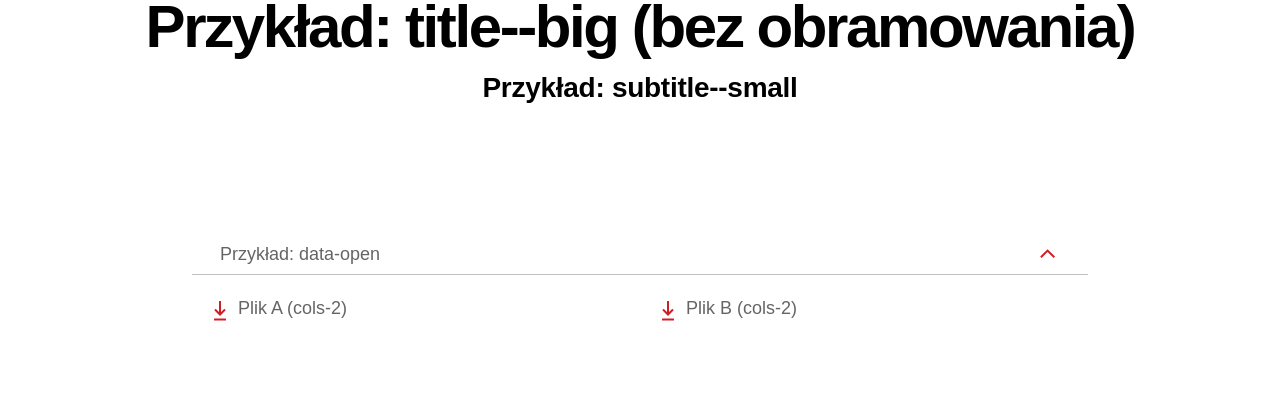
==== commit a2571081: "zz" ====
--- a/public/index.html
+++ b/public/index.html
@@ -7,9 +7,7 @@
     <link rel="stylesheet" href="./assets/css/styles.css" />
   </head>
   <body>
-    <a class="paccordion-container__skip-link" href="#main">Przejdz do tresci</a>
-
-    <div id="main" class="paccordion-container">
+    <div class="paccordion-container">
       <header class="paccordion-container__header">
         <span class="paccordion-container__title" role="heading" aria-level="1">Strona produktowa</span>
       </header>
@@ -298,6 +296,43 @@
         </div>
       </section>
 
+      <section class="paccordion-container__section" aria-label="Przykłady CMS bez obramowania">
+        <header class="paccordion-container__header paccordion-container__header--spaced">
+          <span class="paccordion-container__title paccordion-container__title--big" role="heading" aria-level="1">Przykład: title--big (bez obramowania)</span>
+          <span class="paccordion-container__subtitle paccordion-container__subtitle--small" role="heading" aria-level="2">Przykład: subtitle--small</span>
+        </header>
+        <div class="paccordion" data-paccordion-group>
+          <div class="paccordion__item paccordion__item--l1" id="example-open-unframed" data-open>
+            <div class="paccordion__heading" role="heading" aria-level="2">
+              <button
+                class="paccordion__button"
+                type="button"
+                aria-expanded="false"
+                aria-controls="panel-example-open-unframed"
+                id="button-example-open-unframed"
+              >
+                <span class="paccordion__label">Przykład: data-open</span>
+                <span class="paccordion__icon paccordion__icon--chevron" aria-hidden="true"></span>
+              </button>
+            </div>
+            <div class="paccordion__panel" id="panel-example-open-unframed" role="region" aria-labelledby="button-example-open-unframed" hidden>
+              <ul class="paccordion__file-list paccordion__file-list--cols-2">
+                <li class="paccordion__file-item">
+                  <a class="paccordion__file-link" href="#">
+                    <span class="paccordion__file-text">Plik A (cols-2)</span>
+                  </a>
+                </li>
+                <li class="paccordion__file-item">
+                  <a class="paccordion__file-link" href="#">
+                    <span class="paccordion__file-text">Plik B (cols-2)</span>
+                  </a>
+                </li>
+              </ul>
+            </div>
+          </div>
+        </div>
+      </section>
+
     </div>
 
     <script src="./assets/js/paccordion.js" type="module"></script>
--- a/public/assets/css/styles.css
+++ b/public/assets/css/styles.css
@@ -136,6 +136,9 @@
   border: 1px solid var(--c-line);
   background: #fff;
 }
+.paccordion-container__header--spaced + .paccordion-container__section > .paccordion--framed {
+  border-top: 0;
+}
 .paccordion--nested {
   border-top: 0;
 }
@@ -164,7 +167,7 @@
 .paccordion__heading {
   margin: 0;
 }
-.paccordion__button {
+.paccordion button.paccordion__button.paccordion__button.paccordion__button {
   width: 100%;
   display: flex;
   align-items: center;
@@ -179,31 +182,26 @@
   color: var(--c-muted);
   position: relative;
 }
-.paccordion__button[aria-expanded=true] {
+.paccordion button.paccordion__button.paccordion__button.paccordion__button[aria-expanded=true] {
   color: var(--c-text);
 }
-.paccordion__button:focus-visible {
-  outline: 3px solid var(--c-focus);
-  outline-offset: 2px;
-  border-radius: var(--r-1);
-}
-.paccordion__button--startIcon {
+.paccordion button.paccordion__button.paccordion__button.paccordion__button--startIcon {
   justify-content: flex-start;
 }
-.paccordion__label {
+.paccordion .paccordion__button.paccordion__button.paccordion__button .paccordion__label.paccordion__label {
   font-size: 18px;
   font-weight: 700;
   line-height: 22px;
   font-family: "SofiaPro-Regular", sans-serif;
 }
-.paccordion__icon {
+.paccordion .paccordion__button.paccordion__button.paccordion__button .paccordion__icon.paccordion__icon {
   width: 24px;
   height: 24px;
   flex: none;
   color: var(--c-accent);
   position: relative;
 }
-.paccordion__icon--chevron {
+.paccordion .paccordion__button.paccordion__button.paccordion__button .paccordion__icon.paccordion__icon--chevron {
   width: 24px;
   height: 24px;
   transition: transform 160ms ease;
@@ -212,7 +210,7 @@
   justify-content: center;
   position: relative;
 }
-.paccordion__icon--chevron::before {
+.paccordion .paccordion__button.paccordion__button.paccordion__button .paccordion__icon.paccordion__icon--chevron::before {
   content: "";
   width: 15px;
   height: 9px;
@@ -220,7 +218,7 @@
   -webkit-mask: url("data:image/svg+xml,%3Csvg width='15' height='9' viewBox='0 0 15 9' fill='none' xmlns='http://www.w3.org/2000/svg'%3E%3Cpath d='M1.41406 1.41418L7.41406 7.41418L13.4141 1.41418' stroke='black' stroke-width='2' stroke-linecap='square'/%3E%3C/svg%3E") center/15px 9px no-repeat;
   mask: url("data:image/svg+xml,%3Csvg width='15' height='9' viewBox='0 0 15 9' fill='none' xmlns='http://www.w3.org/2000/svg'%3E%3Cpath d='M1.41406 1.41418L7.41406 7.41418L13.4141 1.41418' stroke='black' stroke-width='2' stroke-linecap='square'/%3E%3C/svg%3E") center/15px 9px no-repeat;
 }
-.paccordion__icon--plusminus::before, .paccordion__icon--plusminus::after {
+.paccordion .paccordion__button.paccordion__button.paccordion__button .paccordion__icon.paccordion__icon--plusminus::before, .paccordion .paccordion__button.paccordion__button.paccordion__button .paccordion__icon.paccordion__icon--plusminus::after {
   content: "";
   position: absolute;
   left: 50%;
@@ -231,18 +229,18 @@
   transform: translate(-50%, -50%);
   border-radius: 99px;
 }
-.paccordion__icon--plusminus::after {
+.paccordion .paccordion__button.paccordion__button.paccordion__button .paccordion__icon.paccordion__icon--plusminus::after {
   width: 2px;
   height: 14px;
   transition: opacity 140ms ease;
 }
-.paccordion__button[aria-expanded=true] .paccordion__icon--chevron {
+.paccordion button.paccordion__button.paccordion__button.paccordion__button[aria-expanded=true] .paccordion__icon--chevron {
   transform: rotate(180deg);
 }
-.paccordion__button[aria-expanded=true] .paccordion__icon--plusminus::after {
+.paccordion button.paccordion__button.paccordion__button.paccordion__button[aria-expanded=true] .paccordion__icon--plusminus::after {
   opacity: 0;
 }
-.paccordion__panel {
+.paccordion .paccordion__panel.paccordion__panel.paccordion__panel {
   padding: 0 var(--rp-gutter) 0 var(--rp-indent);
   transition: height 220ms ease;
 }
@@ -261,7 +259,7 @@
 .paccordion__item--open + .paccordion__item::before {
   content: none;
 }
-.paccordion--framed > .paccordion__item:first-child::before {
+.paccordion > .paccordion__item:first-child::before {
   content: none;
 }
 .paccordion__panel > .paccordion > .paccordion__item:first-child::before {
@@ -270,7 +268,7 @@
 .paccordion__item--open > .paccordion__panel > .paccordion > .paccordion__item:first-child::before {
   content: none;
 }
-.paccordion__button[aria-expanded=true]::after {
+.paccordion button.paccordion__button.paccordion__button.paccordion__button[aria-expanded=true]::after {
   content: "";
   position: absolute;
   left: var(--rp-gutter);
@@ -349,14 +347,6 @@
   -webkit-mask: url("data:image/svg+xml,%3Csvg width='24' height='24' viewBox='0 0 24 24' fill='none' xmlns='http://www.w3.org/2000/svg'%3E%3Cpath d='M17 10.5L12 15.5L7 10.5' stroke='black' stroke-width='2'/%3E%3Cline x1='12' y1='2' x2='12' y2='15' stroke='black' stroke-width='2'/%3E%3Cpath d='M18 20.5H6' stroke='black' stroke-width='2'/%3E%3C/svg%3E") center/24px 24px no-repeat;
   mask: url("data:image/svg+xml,%3Csvg width='24' height='24' viewBox='0 0 24 24' fill='none' xmlns='http://www.w3.org/2000/svg'%3E%3Cpath d='M17 10.5L12 15.5L7 10.5' stroke='black' stroke-width='2'/%3E%3Cline x1='12' y1='2' x2='12' y2='15' stroke='black' stroke-width='2'/%3E%3Cpath d='M18 20.5H6' stroke='black' stroke-width='2'/%3E%3C/svg%3E") center/24px 24px no-repeat;
 }
-.paccordion__file-link:hover {
-  color: var(--c-text);
-}
-.paccordion__file-link:focus-visible {
-  outline: 3px solid var(--c-focus);
-  outline-offset: 2px;
-  border-radius: var(--r-1);
-}
 .paccordion__item:last-child .paccordion__file-item:last-child .paccordion__file-link {
   border-bottom: 0;
 }
@@ -380,14 +370,81 @@
   .paccordion {
     --rp-gutter: 20px;
   }
-  .paccordion--framed > .paccordion__item:first-child .paccordion__button {
+  .paccordion-container__section > .paccordion > .paccordion__item--l1:first-child button.paccordion__button.paccordion__button.paccordion__button:not(.paccordion__button--startIcon) {
     padding-top: 25px;
     padding-bottom: 9px;
     padding-left: 28px;
     padding-right: 28px;
   }
-  .paccordion__item--l2 .paccordion__button.paccordion__button--startIcon {
+}
+@media (max-width: 959px) {
+  .paccordion {
+    --rp-step: 0px;
+  }
+  .paccordion .paccordion__item--l2 button.paccordion__button.paccordion__button.paccordion__button.paccordion__button--startIcon {
     padding: 9px calc(var(--rp-gutter) + 8px) 9px calc(var(--rp-gutter) + 4px);
+  }
+  .paccordion .paccordion__item--l2 .paccordion__label {
+    font-size: 18px;
+    font-weight: 400;
+    line-height: 1;
+    letter-spacing: -0.01em;
+  }
+  .paccordion__file-link {
+    grid-template-columns: 24px 1fr;
+    gap: 10px;
+    padding: 16px 16px 16px 4px;
+  }
+  .paccordion__richtext {
+    padding-left: 8px;
+    padding-right: 8px;
+    margin-left: 0;
+    padding-top: 16px;
+    padding-bottom: 16px;
+  }
+  .paccordion-container__header--spaced + .paccordion-container__section > .paccordion.paccordion--framed > .paccordion__item:last-child .paccordion__panel > .paccordion__richtext {
+    border-bottom: 0;
+  }
+  .paccordion-container__section > .paccordion-container__header--spaced + .paccordion.paccordion--framed > .paccordion__item:last-child .paccordion__panel > .paccordion__richtext {
+    border-bottom: 0;
+  }
+  .paccordion-container__section:first-of-type:has(+ .paccordion-container__header) > .paccordion.paccordion--framed > .paccordion__item:last-child .paccordion__panel > .paccordion__richtext {
+    border-bottom: 1px solid var(--c-line);
+  }
+  .paccordion-container__section:has(+ .paccordion-container__header) > .paccordion.paccordion--framed > .paccordion__item:last-child::after {
+    content: "";
+    position: absolute;
+    left: var(--rp-gutter);
+    right: var(--rp-gutter);
+    bottom: 0;
+    height: 1px;
+    background: var(--c-line);
+  }
+  .paccordion-container__section > .paccordion:not(.paccordion--framed) > .paccordion__item:last-child::after {
+    content: "";
+    position: absolute;
+    left: var(--rp-gutter);
+    right: var(--rp-gutter);
+    bottom: 0;
+    height: 1px;
+    background: var(--c-line);
+  }
+  .paccordion-container__section > .paccordion-container__header--spaced + .paccordion.paccordion--framed > .paccordion__item:last-child::after {
+    content: none;
+  }
+  .paccordion-container__header--spaced + .paccordion-container__section > .paccordion > .paccordion__item:first-child::before {
+    content: none;
+    background: none;
+  }
+  .paccordion .paccordion-container__header--spaced + .paccordion-container__section .paccordion__item:first-child::before {
+    content: none;
+    background: none;
+  }
+  .paccordion-container__section > .paccordion > .paccordion__item--l1:first-child button.paccordion__button.paccordion__button.paccordion__button:not(.paccordion__button--startIcon) {
+    padding: 25px calc(var(--rp-gutter) + 8px) 9px;
+  }
+  .paccordion-container__section > .paccordion.paccordion--framed > .paccordion__item:last-child .paccordion__file-link {
+    border-bottom: 0;
   }
 }
 @media (min-width: 960px) {
@@ -395,24 +452,24 @@
     --rp-step: 20px;
     --rp-gutter: 30px;
   }
-  .paccordion__button {
+  .paccordion button.paccordion__button.paccordion__button.paccordion__button {
     padding: 25px 16px;
     padding-left: calc(var(--rp-gutter) + 16px);
     padding-right: calc(var(--rp-gutter) + 16px);
   }
-  .paccordion--framed > .paccordion__item:first-child .paccordion__button {
+  .paccordion > .paccordion__item:first-child button.paccordion__button.paccordion__button.paccordion__button {
     padding: 49px 16px 25px;
     padding-left: calc(var(--rp-gutter) + 16px);
     padding-right: calc(var(--rp-gutter) + 16px);
   }
-  .paccordion__label {
+  .paccordion .paccordion__button.paccordion__button.paccordion__button .paccordion__label.paccordion__label {
     font-size: 18px;
     line-height: 18px;
     font-weight: 300;
     letter-spacing: 0;
     color: #656565;
   }
-  .paccordion__button[aria-expanded=true] {
+  .paccordion button.paccordion__button.paccordion__button.paccordion__button[aria-expanded=true] {
     padding-top: 21px;
     padding-bottom: 21px;
   }
@@ -440,20 +497,126 @@
     letter-spacing: 0;
     color: #656565;
   }
-  .paccordion__item--l2 .paccordion__button.paccordion__button--startIcon {
+  .paccordion .paccordion__item--l2 button.paccordion__button.paccordion__button.paccordion__button.paccordion__button--startIcon {
     padding: 25px 16px;
     padding-left: calc(var(--rp-gutter) + 16px);
     padding-right: calc(var(--rp-gutter) + 16px);
   }
-  .paccordion .paccordion__panel > .paccordion .paccordion__item--l2 .paccordion__button.paccordion__button--startIcon {
+  .paccordion .paccordion__panel > .paccordion .paccordion__item--l2 button.paccordion__button.paccordion__button.paccordion__button.paccordion__button--startIcon {
     padding: 25px 16px;
     padding-left: calc(var(--rp-gutter) + 16px);
     padding-right: calc(var(--rp-gutter) + 16px);
   }
-  .paccordion .paccordion__panel > .paccordion .paccordion__item--l2:first-child .paccordion__button.paccordion__button--startIcon {
+  .paccordion .paccordion__panel > .paccordion .paccordion__item--l2:first-child button.paccordion__button.paccordion__button.paccordion__button.paccordion__button--startIcon {
     padding: 25px 16px;
     padding-left: calc(var(--rp-gutter) + 16px);
     padding-right: calc(var(--rp-gutter) + 16px);
+  }
+  .paccordion__richtext {
+    font-family: "SofiaPro-Light", sans-serif;
+    font-size: 18px;
+    line-height: 1.5em;
+    font-weight: 100;
+    color: #656565;
+    padding-left: calc(var(--rp-indent) - var(--rp-gutter) + 34px);
+  }
+}
+@media (min-width: 1280px) {
+  .paccordion__item::before {
+    left: 0;
+    right: 0;
+  }
+  .paccordion button.paccordion__button.paccordion__button.paccordion__button[aria-expanded=true]::after {
+    left: 0;
+    right: 0;
+  }
+  .paccordion__panel > .paccordion .paccordion__item:last-child::after {
+    left: 0;
+    right: 0;
+  }
+  .paccordion.paccordion.paccordion {
+    --rp-gutter: 48px;
+    padding: 48px 48px 0;
+  }
+  .paccordion.paccordion.paccordion.paccordion--nested {
+    padding: 0;
+  }
+  .paccordion__panel > .paccordion.paccordion--nested.paccordion--nested {
+    margin-left: 0;
+    margin-right: 0;
+    width: 100%;
+  }
+  .paccordion button.paccordion__button.paccordion__button.paccordion__button {
+    padding: 25px 16px;
+  }
+  .paccordion > .paccordion__item:first-child button.paccordion__button.paccordion__button.paccordion__button {
+    padding: 25px 16px;
+  }
+  .paccordion .paccordion__button.paccordion__button.paccordion__button .paccordion__label.paccordion__label {
+    font-size: 18px;
+    line-height: 18px;
+    font-weight: 300;
+    letter-spacing: 0;
+    color: #656565;
+  }
+  .paccordion button.paccordion__button.paccordion__button.paccordion__button[aria-expanded=true] {
+    padding-top: 21px;
+    padding-bottom: 21px;
+    color: #000000;
+  }
+  .paccordion__file-link {
+    padding: 24px 16px 8px;
+  }
+  .paccordion .paccordion__item--l2 button.paccordion__button.paccordion__button.paccordion__button.paccordion__button--startIcon {
+    padding: 25px 16px;
+    color: #656565;
+  }
+  .paccordion .paccordion__item--l2 button.paccordion__button.paccordion__button.paccordion__button.paccordion__button--startIcon[aria-expanded=true] {
+    padding: 25px 16px;
+    color: #656565;
+  }
+  .paccordion .paccordion__panel > .paccordion .paccordion__item--l2 button.paccordion__button.paccordion__button.paccordion__button.paccordion__button--startIcon {
+    padding: 25px 16px;
+    color: #656565;
+  }
+  .paccordion .paccordion__panel > .paccordion .paccordion__item--l2 button.paccordion__button.paccordion__button.paccordion__button.paccordion__button--startIcon[aria-expanded=true] {
+    padding: 25px 16px;
+    color: #656565;
+  }
+  .paccordion .paccordion__panel > .paccordion .paccordion__item--l2:first-child button.paccordion__button.paccordion__button.paccordion__button.paccordion__button--startIcon {
+    padding: 25px 16px;
+    color: #656565;
+  }
+  .paccordion .paccordion__panel > .paccordion .paccordion__item--l2:first-child button.paccordion__button.paccordion__button.paccordion__button.paccordion__button--startIcon[aria-expanded=true] {
+    padding: 25px 16px;
+    color: #656565;
+  }
+  .paccordion__richtext {
+    font-family: "SofiaPro-Light", sans-serif;
+    font-size: 18px;
+    line-height: 1.5em;
+    font-weight: 100;
+    color: #656565;
+    padding-left: calc(var(--rp-indent) - var(--rp-gutter) + 34px);
+  }
+  .paccordion__richtext {
+    position: relative;
+    margin-left: 0;
+    padding-right: 0;
+    border-bottom: 0;
+  }
+  .paccordion__richtext::after {
+    content: "";
+    position: absolute;
+    left: 0;
+    right: 0;
+    bottom: 0;
+    height: 1px;
+    background: var(--c-line);
+  }
+  .paccordion .paccordion__panel.paccordion__panel.paccordion__panel {
+    padding-left: 0;
+    padding-right: 0;
   }
 }
 @media (prefers-reduced-motion: reduce) {
@@ -465,6 +628,24 @@
     animation-duration: 0.01ms !important;
   }
 }
+/*
+* BREAKPOINTS
+* nazwa | od | do | opis
+* ------------------------------------------------------------
+*
+* small, -small | 0 | 639 | tylko small
+* -mobile       | 0 | 959 | mobile i mniejsze
+* mobile        | 640 | 959 | tylko mobile
+* mobile-       | 640 | ∞   | mobile i większe
+* -tablet       | 0 | 1279 | tablet i mniejsze
+* tablet        | 960 | 1279 | tylko tablet
+* tablet-       | 960 | ∞   | tablet i większe
+* -desktop      | 0 | 1679 | desktop i mniejsze
+* desktop       | 1280 | 1679 | tylko desktop
+* desktop-      | 1280 | ∞  | desktop i większe
+* big, big-     | 1680 | ∞  | big i większe
+*
+*/
 :root {
   --c-bg: #ffffff;
   --c-text: #000000;
@@ -482,7 +663,6 @@
 }
 
 .paccordion-container {
-  --pc-max: 356px;
   width: 100%;
   margin: 0;
   padding: 0;
@@ -500,7 +680,7 @@
 }
 .paccordion-container__header {
   display: flex;
-  flex-direction: row;
+  flex-direction: column;
   justify-content: center;
   align-items: center;
   padding: 48px 0 24px;
@@ -546,24 +726,29 @@
 .paccordion-container__subtitle--big {
   font-size: 32px;
 }
-.paccordion-container__skip-link {
-  position: absolute;
-  left: var(--space-3);
-  top: var(--space-3);
-  padding: 10px 12px;
-  background: #fff;
-  border: 1px solid var(--c-line);
-  border-radius: var(--r-1);
-  transform: translateY(-160%);
-  transition: transform 180ms ease;
-  z-index: 999;
-}
-.paccordion-container__skip-link:focus {
-  transform: translateY(0);
-  outline: 3px solid var(--c-focus);
-  outline-offset: 2px;
-}
-
+
+@media (max-width: 959px) {
+  .paccordion-container__header {
+    align-items: center;
+    padding-left: 20px;
+    padding-right: 20px;
+    background: #ffffff;
+    position: relative;
+    z-index: 1;
+  }
+  .paccordion-container__section > .paccordion-container__header {
+    align-items: center;
+  }
+  .paccordion-container__header--spaced {
+    margin-top: 0;
+  }
+  .paccordion-container__section + .paccordion-container__header {
+    margin-top: -1px;
+  }
+  .paccordion-container__section:has(+ .paccordion-container__header) {
+    padding-bottom: 0;
+  }
+}
 @media (min-width: 960px) {
   .paccordion-container__section {
     padding: 0 0 48px;
@@ -596,7 +781,10 @@
 }
 @media (min-width: 1280px) {
   .paccordion-container {
-    --pc-max: 1632px;
+    width: calc(100% - 288px);
+    margin: 0 auto;
+  }
+  .paccordion-container__header {
     padding-top: 72px;
     padding-bottom: 60px;
   }
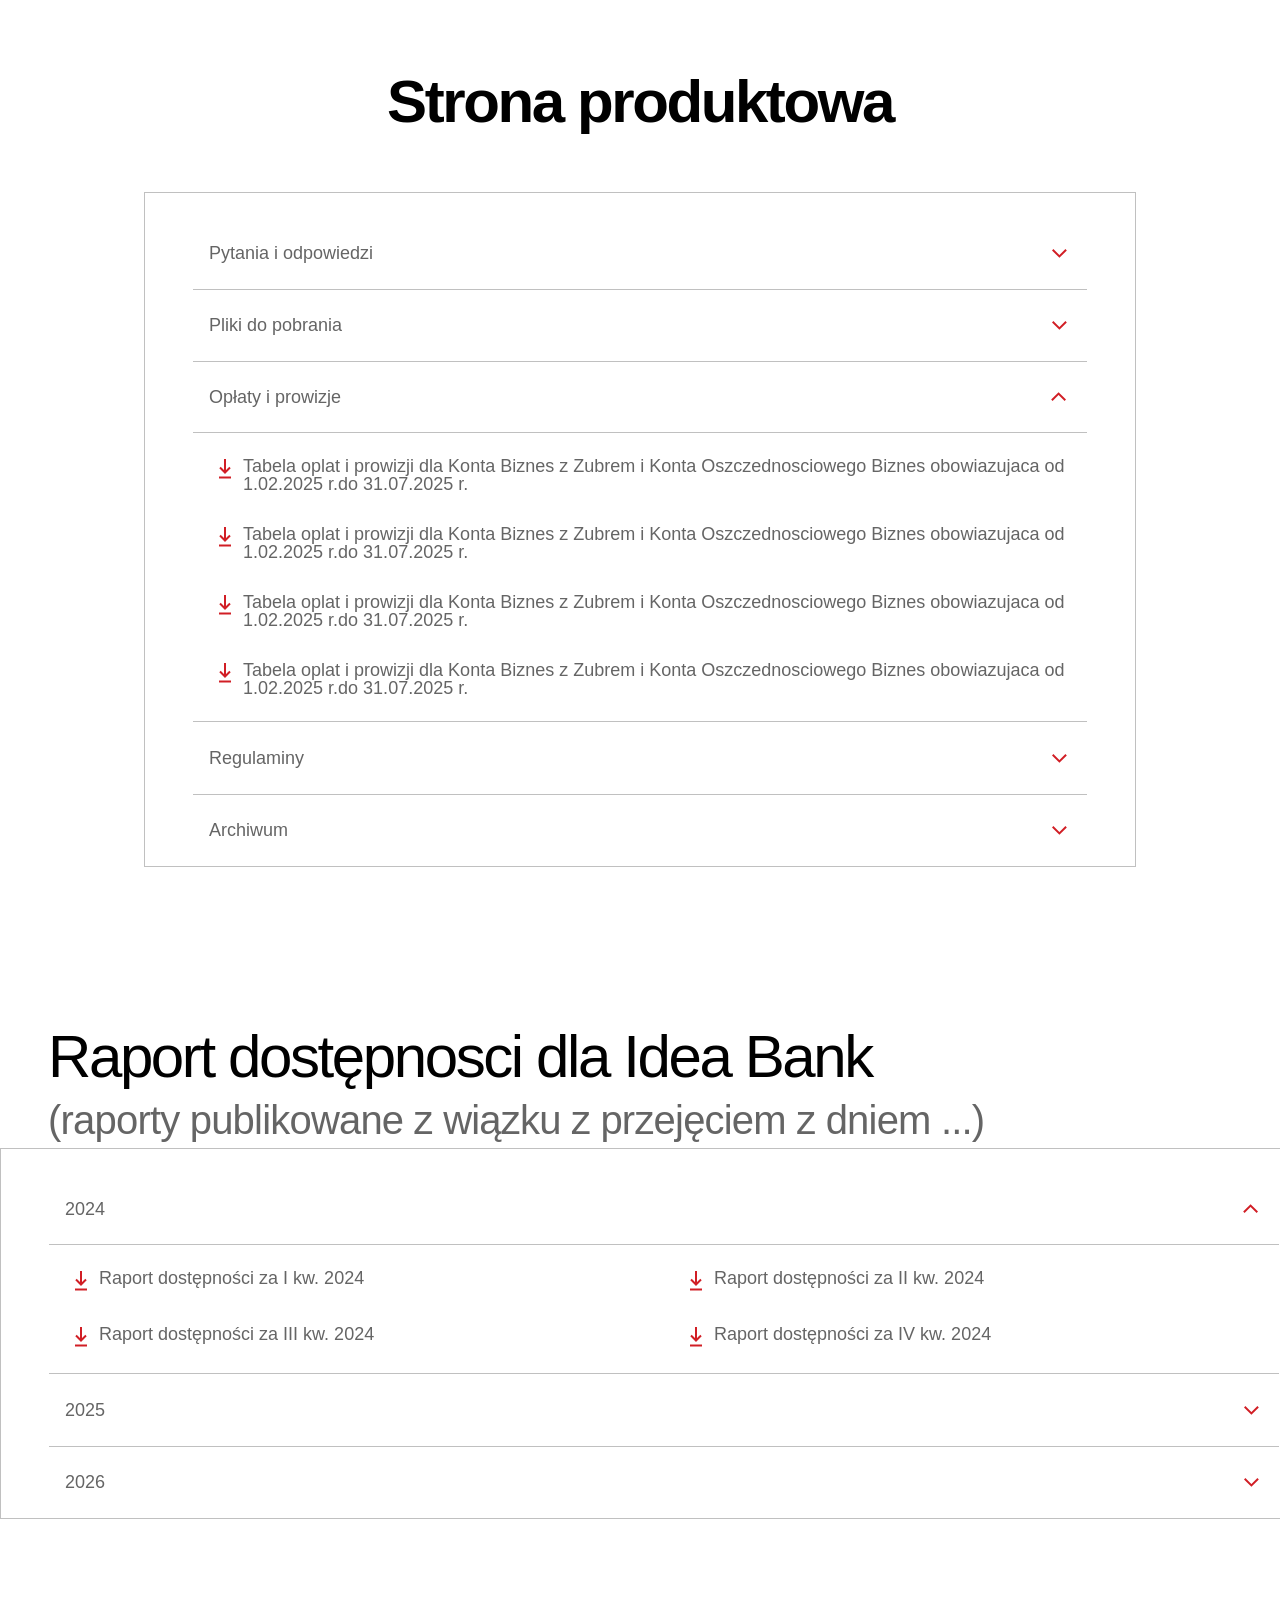
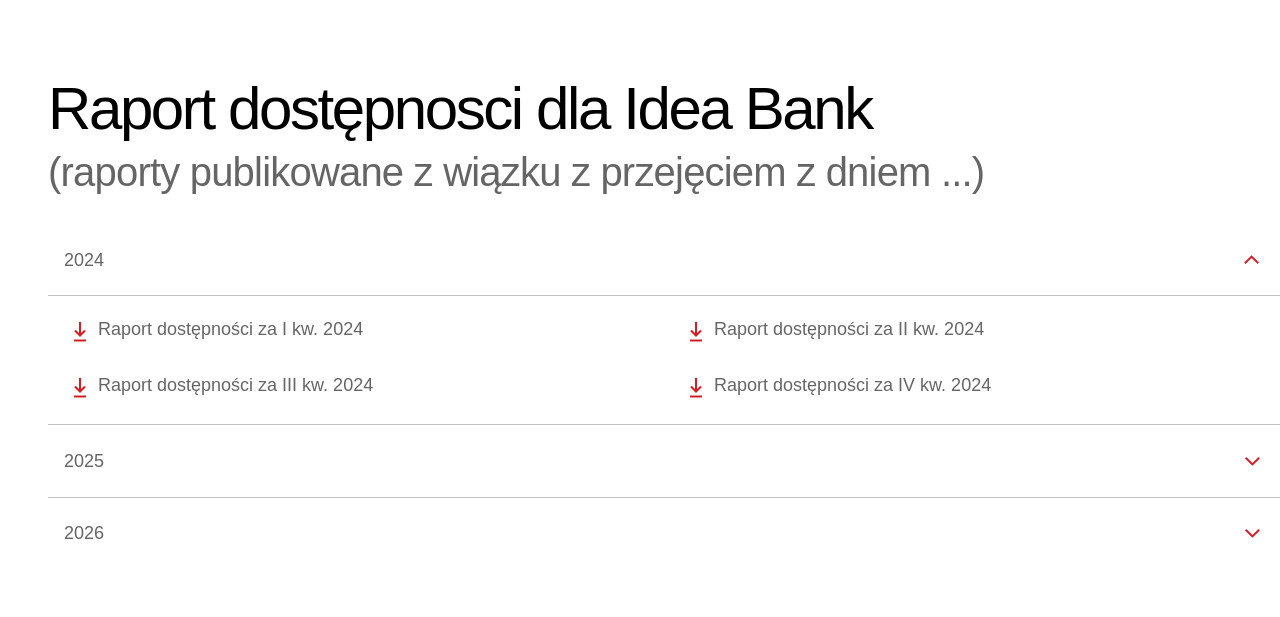
==== commit de18c51b: "raport" ====
--- a/public/index.html
+++ b/public/index.html
@@ -13,7 +13,7 @@
       </header>
 
       <section class="paccordion-container__section" aria-label="Sekcje">
-        <div class="paccordion paccordion--framed" data-paccordion-group>
+        <div class="paccordion paccordion--framed">
           <div class="paccordion__item paccordion__item--l1" id="faq">
             <div class="paccordion__heading" role="heading" aria-level="2">
               <button
@@ -34,7 +34,7 @@
               aria-labelledby="button-faq"
               hidden
             >
-              <div class="paccordion paccordion--nested" data-paccordion-group itemscope itemtype="https://schema.org/FAQPage">
+              <div class="paccordion paccordion--nested" itemscope itemtype="https://schema.org/FAQPage">
                 <div class="paccordion__item paccordion__item--l2" id="pytanie-1" itemscope itemtype="https://schema.org/Question" itemprop="mainEntity">
                   <div class="paccordion__heading" role="heading" aria-level="3">
                     <button
@@ -259,35 +259,124 @@
         </div>
       </section>
 
+    </div>
+
+    <div class="paccordion-container paccordion-container--thin">
       <section class="paccordion-container__section" aria-label="Przykłady CMS">
         <header class="paccordion-container__header paccordion-container__header--spaced">
-          <span class="paccordion-container__title paccordion-container__title--big" role="heading" aria-level="1">Przykład: title--big</span>
-          <span class="paccordion-container__subtitle paccordion-container__subtitle--small" role="heading" aria-level="2">Przykład: subtitle--small</span>
+          <span class="paccordion-container__title paccordion-container__title--small" role="heading" aria-level="1">Raport dostępnosci dla Idea Bank</span>
+          <span class="paccordion-container__subtitle paccordion-container__subtitle--small" role="heading" aria-level="2">(raporty publikowane z wiązku z przejęciem z dniem ...)</span>
         </header>
-        <div class="paccordion paccordion--framed" data-paccordion-group>
-          <div class="paccordion__item paccordion__item--l1" id="example-open" data-open>
-            <div class="paccordion__heading" role="heading" aria-level="2">
-              <button
-                class="paccordion__button"
-                type="button"
-                aria-expanded="false"
-                aria-controls="panel-example-open"
-                id="button-example-open"
-              >
-                <span class="paccordion__label">Przykład: data-open</span>
-                <span class="paccordion__icon paccordion__icon--chevron" aria-hidden="true"></span>
-              </button>
-            </div>
-            <div class="paccordion__panel" id="panel-example-open" role="region" aria-labelledby="button-example-open" hidden>
+        <div class="paccordion paccordion--framed">
+          <div class="paccordion__item paccordion__item--l1" id="report-2024" data-open>
+            <div class="paccordion__heading" role="heading" aria-level="2">
+              <button
+                class="paccordion__button"
+                type="button"
+                aria-expanded="false"
+                aria-controls="panel-report-2024"
+                id="button-report-2024"
+              >
+                <span class="paccordion__label">2024</span>
+                <span class="paccordion__icon paccordion__icon--chevron" aria-hidden="true"></span>
+              </button>
+            </div>
+            <div class="paccordion__panel" id="panel-report-2024" role="region" aria-labelledby="button-report-2024" hidden>
               <ul class="paccordion__file-list paccordion__file-list--cols-2">
                 <li class="paccordion__file-item">
                   <a class="paccordion__file-link" href="#">
-                    <span class="paccordion__file-text">Plik A (cols-2)</span>
-                  </a>
-                </li>
-                <li class="paccordion__file-item">
-                  <a class="paccordion__file-link" href="#">
-                    <span class="paccordion__file-text">Plik B (cols-2)</span>
+                    <span class="paccordion__file-text">Raport dostępności za I kw. 2024</span>
+                  </a>
+                </li>
+                <li class="paccordion__file-item">
+                  <a class="paccordion__file-link" href="#">
+                    <span class="paccordion__file-text">Raport dostępności za II kw. 2024</span>
+                  </a>
+                </li>
+                <li class="paccordion__file-item">
+                  <a class="paccordion__file-link" href="#">
+                    <span class="paccordion__file-text">Raport dostępności za III kw. 2024</span>
+                  </a>
+                </li>
+                <li class="paccordion__file-item">
+                  <a class="paccordion__file-link" href="#">
+                    <span class="paccordion__file-text">Raport dostępności za IV kw. 2024</span>
+                  </a>
+                </li>
+              </ul>
+            </div>
+          </div>
+          <div class="paccordion__item paccordion__item--l1" id="report-2025">
+            <div class="paccordion__heading" role="heading" aria-level="2">
+              <button
+                class="paccordion__button"
+                type="button"
+                aria-expanded="false"
+                aria-controls="panel-report-2025"
+                id="button-report-2025"
+              >
+                <span class="paccordion__label">2025</span>
+                <span class="paccordion__icon paccordion__icon--chevron" aria-hidden="true"></span>
+              </button>
+            </div>
+            <div class="paccordion__panel" id="panel-report-2025" role="region" aria-labelledby="button-report-2025" hidden>
+              <ul class="paccordion__file-list paccordion__file-list--cols-2">
+                <li class="paccordion__file-item">
+                  <a class="paccordion__file-link" href="#">
+                    <span class="paccordion__file-text">Raport dostępności za I kw. 2025</span>
+                  </a>
+                </li>
+                <li class="paccordion__file-item">
+                  <a class="paccordion__file-link" href="#">
+                    <span class="paccordion__file-text">Raport dostępności za II kw. 2025</span>
+                  </a>
+                </li>
+                <li class="paccordion__file-item">
+                  <a class="paccordion__file-link" href="#">
+                    <span class="paccordion__file-text">Raport dostępności za III kw. 2025</span>
+                  </a>
+                </li>
+                <li class="paccordion__file-item">
+                  <a class="paccordion__file-link" href="#">
+                    <span class="paccordion__file-text">Raport dostępności za IV kw. 2025</span>
+                  </a>
+                </li>
+              </ul>
+            </div>
+          </div>
+          <div class="paccordion__item paccordion__item--l1" id="report-2026">
+            <div class="paccordion__heading" role="heading" aria-level="2">
+              <button
+                class="paccordion__button"
+                type="button"
+                aria-expanded="false"
+                aria-controls="panel-report-2026"
+                id="button-report-2026"
+              >
+                <span class="paccordion__label">2026</span>
+                <span class="paccordion__icon paccordion__icon--chevron" aria-hidden="true"></span>
+              </button>
+            </div>
+            <div class="paccordion__panel" id="panel-report-2026" role="region" aria-labelledby="button-report-2026" hidden>
+              <ul class="paccordion__file-list paccordion__file-list--cols-2">
+                <li class="paccordion__file-item">
+                  <a class="paccordion__file-link" href="#">
+                    <span class="paccordion__file-text">Raport dostępności za I kw. 2026</span>
+                  </a>
+                </li>
+                <li class="paccordion__file-item">
+                  <a class="paccordion__file-link" href="#">
+                    <span class="paccordion__file-text">Raport dostępności za II kw. 2026</span>
+                  </a>
+                </li>
+                <li class="paccordion__file-item">
+                  <a class="paccordion__file-link" href="#">
+                    <span class="paccordion__file-text">Raport dostępności za III kw. 2026</span>
+                  </a>
+                </li>
+                <li class="paccordion__file-item">
+                  <a class="paccordion__file-link" href="#">
+                    <span class="paccordion__file-text">Raport dostępności za IV kw. 2026</span>
                   </a>
                 </li>
               </ul>
@@ -298,33 +387,119 @@
 
       <section class="paccordion-container__section" aria-label="Przykłady CMS bez obramowania">
         <header class="paccordion-container__header paccordion-container__header--spaced">
-          <span class="paccordion-container__title paccordion-container__title--big" role="heading" aria-level="1">Przykład: title--big (bez obramowania)</span>
-          <span class="paccordion-container__subtitle paccordion-container__subtitle--small" role="heading" aria-level="2">Przykład: subtitle--small</span>
+          <span class="paccordion-container__title paccordion-container__title--small" role="heading" aria-level="1">Raport dostępnosci dla Idea Bank</span>
+          <span class="paccordion-container__subtitle paccordion-container__subtitle--small" role="heading" aria-level="2">(raporty publikowane z wiązku z przejęciem z dniem ...)</span>
         </header>
-        <div class="paccordion" data-paccordion-group>
-          <div class="paccordion__item paccordion__item--l1" id="example-open-unframed" data-open>
-            <div class="paccordion__heading" role="heading" aria-level="2">
-              <button
-                class="paccordion__button"
-                type="button"
-                aria-expanded="false"
-                aria-controls="panel-example-open-unframed"
-                id="button-example-open-unframed"
-              >
-                <span class="paccordion__label">Przykład: data-open</span>
-                <span class="paccordion__icon paccordion__icon--chevron" aria-hidden="true"></span>
-              </button>
-            </div>
-            <div class="paccordion__panel" id="panel-example-open-unframed" role="region" aria-labelledby="button-example-open-unframed" hidden>
+        <div class="paccordion">
+          <div class="paccordion__item paccordion__item--l1" id="report-2024-unframed" data-open>
+            <div class="paccordion__heading" role="heading" aria-level="2">
+              <button
+                class="paccordion__button"
+                type="button"
+                aria-expanded="false"
+                aria-controls="panel-report-2024-unframed"
+                id="button-report-2024-unframed"
+              >
+                <span class="paccordion__label">2024</span>
+                <span class="paccordion__icon paccordion__icon--chevron" aria-hidden="true"></span>
+              </button>
+            </div>
+            <div class="paccordion__panel" id="panel-report-2024-unframed" role="region" aria-labelledby="button-report-2024-unframed" hidden>
               <ul class="paccordion__file-list paccordion__file-list--cols-2">
                 <li class="paccordion__file-item">
                   <a class="paccordion__file-link" href="#">
-                    <span class="paccordion__file-text">Plik A (cols-2)</span>
-                  </a>
-                </li>
-                <li class="paccordion__file-item">
-                  <a class="paccordion__file-link" href="#">
-                    <span class="paccordion__file-text">Plik B (cols-2)</span>
+                    <span class="paccordion__file-text">Raport dostępności za I kw. 2024</span>
+                  </a>
+                </li>
+                <li class="paccordion__file-item">
+                  <a class="paccordion__file-link" href="#">
+                    <span class="paccordion__file-text">Raport dostępności za II kw. 2024</span>
+                  </a>
+                </li>
+                <li class="paccordion__file-item">
+                  <a class="paccordion__file-link" href="#">
+                    <span class="paccordion__file-text">Raport dostępności za III kw. 2024</span>
+                  </a>
+                </li>
+                <li class="paccordion__file-item">
+                  <a class="paccordion__file-link" href="#">
+                    <span class="paccordion__file-text">Raport dostępności za IV kw. 2024</span>
+                  </a>
+                </li>
+              </ul>
+            </div>
+          </div>
+          <div class="paccordion__item paccordion__item--l1" id="report-2025-unframed">
+            <div class="paccordion__heading" role="heading" aria-level="2">
+              <button
+                class="paccordion__button"
+                type="button"
+                aria-expanded="false"
+                aria-controls="panel-report-2025-unframed"
+                id="button-report-2025-unframed"
+              >
+                <span class="paccordion__label">2025</span>
+                <span class="paccordion__icon paccordion__icon--chevron" aria-hidden="true"></span>
+              </button>
+            </div>
+            <div class="paccordion__panel" id="panel-report-2025-unframed" role="region" aria-labelledby="button-report-2025-unframed" hidden>
+              <ul class="paccordion__file-list paccordion__file-list--cols-2">
+                <li class="paccordion__file-item">
+                  <a class="paccordion__file-link" href="#">
+                    <span class="paccordion__file-text">Raport dostępności za I kw. 2025</span>
+                  </a>
+                </li>
+                <li class="paccordion__file-item">
+                  <a class="paccordion__file-link" href="#">
+                    <span class="paccordion__file-text">Raport dostępności za II kw. 2025</span>
+                  </a>
+                </li>
+                <li class="paccordion__file-item">
+                  <a class="paccordion__file-link" href="#">
+                    <span class="paccordion__file-text">Raport dostępności za III kw. 2025</span>
+                  </a>
+                </li>
+                <li class="paccordion__file-item">
+                  <a class="paccordion__file-link" href="#">
+                    <span class="paccordion__file-text">Raport dostępności za IV kw. 2025</span>
+                  </a>
+                </li>
+              </ul>
+            </div>
+          </div>
+          <div class="paccordion__item paccordion__item--l1" id="report-2026-unframed">
+            <div class="paccordion__heading" role="heading" aria-level="2">
+              <button
+                class="paccordion__button"
+                type="button"
+                aria-expanded="false"
+                aria-controls="panel-report-2026-unframed"
+                id="button-report-2026-unframed"
+              >
+                <span class="paccordion__label">2026</span>
+                <span class="paccordion__icon paccordion__icon--chevron" aria-hidden="true"></span>
+              </button>
+            </div>
+            <div class="paccordion__panel" id="panel-report-2026-unframed" role="region" aria-labelledby="button-report-2026-unframed" hidden>
+              <ul class="paccordion__file-list paccordion__file-list--cols-2">
+                <li class="paccordion__file-item">
+                  <a class="paccordion__file-link" href="#">
+                    <span class="paccordion__file-text">Raport dostępności za I kw. 2026</span>
+                  </a>
+                </li>
+                <li class="paccordion__file-item">
+                  <a class="paccordion__file-link" href="#">
+                    <span class="paccordion__file-text">Raport dostępności za II kw. 2026</span>
+                  </a>
+                </li>
+                <li class="paccordion__file-item">
+                  <a class="paccordion__file-link" href="#">
+                    <span class="paccordion__file-text">Raport dostępności za III kw. 2026</span>
+                  </a>
+                </li>
+                <li class="paccordion__file-item">
+                  <a class="paccordion__file-link" href="#">
+                    <span class="paccordion__file-text">Raport dostępności za IV kw. 2026</span>
                   </a>
                 </li>
               </ul>
--- a/public/assets/css/styles.css
+++ b/public/assets/css/styles.css
@@ -15,8 +15,8 @@
 body {
   margin: 0;
   font-family: ui-sans-serif, system-ui, -apple-system, Segoe UI, Roboto, Arial, "Noto Sans", "Liberation Sans", sans-serif;
-  background: var(--c-bg);
-  color: var(--c-text);
+  background: #ffffff;
+  color: #000000;
   line-height: 1.5;
 }
 
@@ -111,27 +111,37 @@
 * big, big-     | 1680 | ∞  | big i większe
 *
 */
-:root {
-  --c-bg: #ffffff;
+.paccordion {
   --c-text: #000000;
   --c-muted: #656565;
   --c-line: #c0c0c0;
   --c-accent: #d11e25;
-  --c-focus: #0b5fff;
-  --space-1: 8px;
-  --space-2: 12px;
-  --space-3: 16px;
-  --space-4: 20px;
-  --space-5: 28px;
-  --space-6: 40px;
-  --r-1: 6px;
-}
-
-.paccordion {
   --rp-gutter: 20px;
   --rp-step: 16px;
   width: 100%;
 }
+@media (max-width: 959px) {
+  .paccordion {
+    --rp-step: 0px;
+    padding: 8px var(--rp-gutter) 0;
+  }
+}
+@media (min-width: 960px) {
+  .paccordion {
+    --rp-step: 20px;
+    --rp-gutter: 30px;
+    padding: 24px var(--rp-gutter) 0;
+  }
+}
+@media (min-width: 1280px) {
+  .paccordion.paccordion.paccordion {
+    --rp-gutter: 48px;
+    padding: 24px 48px 0;
+  }
+  .paccordion.paccordion.paccordion.paccordion--nested {
+    padding: 0;
+  }
+}
 .paccordion--framed {
   border: 1px solid var(--c-line);
   background: #fff;
@@ -145,6 +155,7 @@
 .paccordion__item {
   --rp-lvl: 1;
   --rp-indent: calc(var(--rp-gutter) + (var(--rp-lvl) - 1) * var(--rp-step));
+  position: relative;
 }
 .paccordion__item--l1 {
   --rp-lvl: 1;
@@ -158,14 +169,72 @@
   font-weight: 400;
   letter-spacing: -0.01em;
 }
+@media (max-width: 959px) {
+  .paccordion__item--l2 .paccordion__label {
+    font-weight: 400;
+    line-height: 1;
+    letter-spacing: -0.01em;
+  }
+}
 .paccordion__item--l3 {
   --rp-lvl: 3;
 }
 .paccordion__item--l4 {
   --rp-lvl: 4;
 }
+.paccordion__item::before {
+  content: "";
+  position: absolute;
+  left: var(--rp-gutter);
+  right: var(--rp-gutter);
+  top: 0;
+  height: 1px;
+  background: var(--c-line);
+}
+@media (max-width: 959px) {
+  .paccordion__item::before {
+    left: 0;
+    right: 0;
+  }
+}
+@media (min-width: 960px) {
+  .paccordion__item::before {
+    left: 0;
+    right: 0;
+  }
+}
+@media (min-width: 1280px) {
+  .paccordion__item::before {
+    left: 0;
+    right: 0;
+  }
+}
+.paccordion__item--open + .paccordion__item::before {
+  content: none;
+}
+.paccordion > .paccordion__item:first-child::before {
+  content: none;
+}
+.paccordion__panel > .paccordion > .paccordion__item:first-child::before {
+  content: none;
+}
+.paccordion__item--open > .paccordion__panel > .paccordion > .paccordion__item:first-child::before {
+  content: none;
+}
 .paccordion__heading {
   margin: 0;
+}
+@media (max-width: 959px) {
+  .paccordion__heading {
+    padding-left: 0;
+    padding-right: 0;
+  }
+}
+@media (min-width: 960px) {
+  .paccordion__heading {
+    padding-left: 0;
+    padding-right: 0;
+  }
 }
 .paccordion button.paccordion__button.paccordion__button.paccordion__button {
   width: 100%;
@@ -188,11 +257,85 @@
 .paccordion button.paccordion__button.paccordion__button.paccordion__button--startIcon {
   justify-content: flex-start;
 }
+@media (max-width: 959px) {
+  .paccordion button.paccordion__button.paccordion__button.paccordion__button {
+    padding: 8px 8px;
+  }
+}
+@media (min-width: 960px) {
+  .paccordion button.paccordion__button.paccordion__button.paccordion__button {
+    padding: 24px 16px;
+    padding-left: 16px;
+    padding-right: 16px;
+  }
+}
+@media (min-width: 1280px) {
+  .paccordion button.paccordion__button.paccordion__button.paccordion__button {
+    padding: 24px 16px;
+  }
+}
+@media (min-width: 1280px) {
+  .paccordion > .paccordion__item:first-child button.paccordion__button.paccordion__button.paccordion__button {
+    padding: 24px 16px;
+  }
+}
+.paccordion button.paccordion__button.paccordion__button.paccordion__button[aria-expanded=true]::after {
+  content: "";
+  position: absolute;
+  left: var(--rp-gutter);
+  right: var(--rp-gutter);
+  bottom: 0;
+  height: 1px;
+  background: var(--c-line);
+}
+@media (max-width: 959px) {
+  .paccordion button.paccordion__button.paccordion__button.paccordion__button[aria-expanded=true]::after {
+    left: 0;
+    right: 0;
+  }
+}
+@media (min-width: 960px) {
+  .paccordion button.paccordion__button.paccordion__button.paccordion__button[aria-expanded=true]::after {
+    left: 0;
+    right: 0;
+  }
+}
+@media (min-width: 960px) {
+  .paccordion button.paccordion__button.paccordion__button.paccordion__button[aria-expanded=true] {
+    padding-top: 24px;
+    padding-bottom: 24px;
+  }
+}
+@media (min-width: 1280px) {
+  .paccordion button.paccordion__button.paccordion__button.paccordion__button[aria-expanded=true] {
+    padding-top: 24px;
+    padding-bottom: 24px;
+    color: #000000;
+  }
+}
 .paccordion .paccordion__button.paccordion__button.paccordion__button .paccordion__label.paccordion__label {
   font-size: 18px;
   font-weight: 700;
   line-height: 22px;
   font-family: "SofiaPro-Regular", sans-serif;
+}
+@media (min-width: 960px) {
+  .paccordion .paccordion__button.paccordion__button.paccordion__button .paccordion__label.paccordion__label {
+    font-size: 18px;
+    line-height: 18px;
+    font-weight: 300;
+    letter-spacing: 0;
+    color: #656565;
+  }
+}
+@media (min-width: 1280px) {
+  .paccordion .paccordion__button.paccordion__button.paccordion__button .paccordion__label.paccordion__label {
+    font-size: 18px;
+    line-height: 18px;
+    font-weight: 300;
+    letter-spacing: 0;
+    color: #656565;
+  }
 }
 .paccordion .paccordion__button.paccordion__button.paccordion__button .paccordion__icon.paccordion__icon {
   width: 24px;
@@ -244,44 +387,50 @@
   padding: 0 var(--rp-gutter) 0 var(--rp-indent);
   transition: height 220ms ease;
 }
-.paccordion__item {
-  position: relative;
-}
-.paccordion__item::before {
-  content: "";
-  position: absolute;
-  left: var(--rp-gutter);
-  right: var(--rp-gutter);
-  top: 0;
-  height: 1px;
-  background: var(--c-line);
-}
-.paccordion__item--open + .paccordion__item::before {
-  content: none;
-}
-.paccordion > .paccordion__item:first-child::before {
-  content: none;
-}
-.paccordion__panel > .paccordion > .paccordion__item:first-child::before {
-  content: none;
-}
-.paccordion__item--open > .paccordion__panel > .paccordion > .paccordion__item:first-child::before {
-  content: none;
-}
-.paccordion button.paccordion__button.paccordion__button.paccordion__button[aria-expanded=true]::after {
-  content: "";
-  position: absolute;
-  left: var(--rp-gutter);
-  right: var(--rp-gutter);
-  bottom: 0;
-  height: 1px;
-  background: var(--c-line);
+@media (max-width: 959px) {
+  .paccordion .paccordion__panel.paccordion__panel.paccordion__panel {
+    padding-left: 0;
+    padding-right: 0;
+  }
+}
+@media (min-width: 960px) {
+  .paccordion .paccordion__panel.paccordion__panel.paccordion__panel {
+    padding-left: 0;
+    padding-right: 0;
+  }
+}
+@media (min-width: 1280px) {
+  .paccordion .paccordion__panel.paccordion__panel.paccordion__panel {
+    padding-left: 0;
+    padding-right: 0;
+  }
 }
 .paccordion__panel > .paccordion {
   margin-left: calc(-1 * var(--rp-indent));
   margin-right: calc(-1 * var(--rp-gutter));
   width: calc(100% + var(--rp-indent) + var(--rp-gutter));
   padding: 0;
+}
+@media (max-width: 959px) {
+  .paccordion__panel > .paccordion {
+    margin-left: 0;
+    margin-right: 0;
+    width: 100%;
+  }
+}
+@media (min-width: 960px) {
+  .paccordion__panel > .paccordion {
+    margin-left: 0;
+    margin-right: 0;
+    width: 100%;
+  }
+}
+@media (min-width: 1280px) {
+  .paccordion__panel > .paccordion.paccordion--nested.paccordion--nested {
+    margin-left: 0;
+    margin-right: 0;
+    width: 100%;
+  }
 }
 .paccordion__richtext {
   color: var(--c-text);
@@ -314,6 +463,50 @@
 .paccordion__richtext strong {
   font-weight: 650;
 }
+@media (max-width: 959px) {
+  .paccordion__richtext {
+    padding-left: 8px;
+    padding-right: 8px;
+    margin-left: 0;
+    padding-top: 16px;
+    padding-bottom: 16px;
+  }
+}
+@media (min-width: 960px) {
+  .paccordion__richtext {
+    font-family: "SofiaPro-Light", sans-serif;
+    font-size: 18px;
+    line-height: 1.5em;
+    font-weight: 100;
+    color: #656565;
+    padding-left: calc(var(--rp-indent) - var(--rp-gutter) + 34px);
+  }
+}
+@media (min-width: 1280px) {
+  .paccordion__richtext {
+    font-family: "SofiaPro-Light", sans-serif;
+    font-size: 18px;
+    line-height: 1.5em;
+    font-weight: 100;
+    color: #656565;
+    padding-left: calc(var(--rp-indent) - var(--rp-gutter) + 34px);
+    position: relative;
+    margin-left: 0;
+    padding-right: 0;
+    border-bottom: 0;
+  }
+}
+@media (min-width: 1280px) {
+  .paccordion__richtext::after {
+    content: "";
+    position: absolute;
+    left: 0;
+    right: 0;
+    bottom: 0;
+    height: 1px;
+    background: var(--c-line);
+  }
+}
 .paccordion__file-list {
   list-style: none;
   padding: 0;
@@ -326,6 +519,16 @@
 }
 .paccordion__file-list--cols-2 {
   grid-template-columns: 1fr;
+}
+@media (min-width: 960px) {
+  .paccordion__file-list--cols-2 {
+    grid-template-columns: 1fr 1fr;
+  }
+}
+@media (min-width: 960px) {
+  .paccordion__file-list {
+    border-bottom: 1px solid var(--c-line);
+  }
 }
 .paccordion__file-link {
   display: grid;
@@ -347,8 +550,45 @@
   -webkit-mask: url("data:image/svg+xml,%3Csvg width='24' height='24' viewBox='0 0 24 24' fill='none' xmlns='http://www.w3.org/2000/svg'%3E%3Cpath d='M17 10.5L12 15.5L7 10.5' stroke='black' stroke-width='2'/%3E%3Cline x1='12' y1='2' x2='12' y2='15' stroke='black' stroke-width='2'/%3E%3Cpath d='M18 20.5H6' stroke='black' stroke-width='2'/%3E%3C/svg%3E") center/24px 24px no-repeat;
   mask: url("data:image/svg+xml,%3Csvg width='24' height='24' viewBox='0 0 24 24' fill='none' xmlns='http://www.w3.org/2000/svg'%3E%3Cpath d='M17 10.5L12 15.5L7 10.5' stroke='black' stroke-width='2'/%3E%3Cline x1='12' y1='2' x2='12' y2='15' stroke='black' stroke-width='2'/%3E%3Cpath d='M18 20.5H6' stroke='black' stroke-width='2'/%3E%3C/svg%3E") center/24px 24px no-repeat;
 }
+@media (max-width: 959px) {
+  .paccordion__file-link {
+    grid-template-columns: 24px 1fr;
+    gap: 10px;
+    padding: 16px 16px 16px 4px;
+  }
+}
+@media (min-width: 960px) {
+  .paccordion__file-link {
+    padding: 24px 16px 8px;
+    gap: 10px;
+    border-bottom: 0;
+  }
+}
+@media (min-width: 1280px) {
+  .paccordion__file-link {
+    padding: 24px 16px 8px;
+  }
+}
+.paccordion .paccordion__panel .paccordion__file-link.paccordion__file-link {
+  text-decoration: none;
+  color: #656565;
+}
+.paccordion .paccordion__panel .paccordion__file-link.paccordion__file-link:hover, .paccordion .paccordion__panel .paccordion__file-link.paccordion__file-link:focus-visible {
+  text-decoration: none;
+  color: #656565;
+}
+@media (min-width: 960px) {
+  .paccordion__file-item:last-child .paccordion__file-link {
+    padding: 24px 16px;
+  }
+}
 .paccordion__item:last-child .paccordion__file-item:last-child .paccordion__file-link {
   border-bottom: 0;
+}
+@media (min-width: 960px) {
+  .paccordion__item:last-child .paccordion__file-list {
+    border-bottom: 0;
+  }
 }
 .paccordion__panel > .paccordion .paccordion__item:last-child::after {
   content: "";
@@ -359,58 +599,138 @@
   height: 1px;
   background: var(--c-line);
 }
+@media (max-width: 959px) {
+  .paccordion__panel > .paccordion .paccordion__item:last-child::after {
+    left: 0;
+    right: 0;
+  }
+}
+@media (min-width: 960px) {
+  .paccordion__panel > .paccordion .paccordion__item:last-child::after {
+    left: 0;
+    right: 0;
+  }
+}
 .paccordion__file-text {
   font-size: 18px;
   line-height: 18px;
   font-weight: 300;
   font-family: "SofiaPro-Regular", sans-serif;
 }
-
-@media (min-width: 640px) {
-  .paccordion {
-    --rp-gutter: 20px;
-  }
-  .paccordion-container__section > .paccordion > .paccordion__item--l1:first-child button.paccordion__button.paccordion__button.paccordion__button:not(.paccordion__button--startIcon) {
-    padding-top: 25px;
-    padding-bottom: 9px;
-    padding-left: 28px;
-    padding-right: 28px;
-  }
-}
-@media (max-width: 959px) {
-  .paccordion {
-    --rp-step: 0px;
-  }
+@media (min-width: 960px) {
+  .paccordion__file-text {
+    font-weight: 300;
+    letter-spacing: 0;
+    color: #656565;
+  }
+}
+@media (min-width: 960px) {
+  .paccordion .paccordion__item--l1 > .paccordion__panel .paccordion__file-link {
+    padding-left: 20px;
+  }
+}
+@media (min-width: 960px) {
+  .paccordion .paccordion__item--l2 > .paccordion__panel .paccordion__file-link {
+    padding-left: 20px;
+  }
+}
+@media (min-width: 960px) {
+  .paccordion .paccordion__item--l3 > .paccordion__panel .paccordion__file-link {
+    padding-left: 54px;
+  }
+}
+@media (min-width: 960px) {
+  .paccordion .paccordion__item--l4 > .paccordion__panel .paccordion__file-link {
+    padding-left: 88px;
+  }
+}
+@media (max-width: 959px) {
   .paccordion .paccordion__item--l2 button.paccordion__button.paccordion__button.paccordion__button.paccordion__button--startIcon {
-    padding: 9px calc(var(--rp-gutter) + 8px) 9px calc(var(--rp-gutter) + 4px);
-  }
-  .paccordion .paccordion__item--l2 .paccordion__label {
-    font-size: 18px;
-    font-weight: 400;
-    line-height: 1;
-    letter-spacing: -0.01em;
-  }
-  .paccordion__file-link {
-    grid-template-columns: 24px 1fr;
-    gap: 10px;
-    padding: 16px 16px 16px 4px;
-  }
-  .paccordion__richtext {
-    padding-left: 8px;
-    padding-right: 8px;
-    margin-left: 0;
-    padding-top: 16px;
-    padding-bottom: 16px;
-  }
+    padding: 8px 8px 8px 4px;
+  }
+}
+@media (min-width: 960px) {
+  .paccordion .paccordion__item--l2 button.paccordion__button.paccordion__button.paccordion__button.paccordion__button--startIcon {
+    padding: 24px 16px;
+  }
+}
+@media (min-width: 1280px) {
+  .paccordion .paccordion__item--l2 button.paccordion__button.paccordion__button.paccordion__button.paccordion__button--startIcon {
+    padding: 24px 16px;
+    color: #656565;
+  }
+}
+@media (min-width: 1280px) {
+  .paccordion .paccordion__item--l2 button.paccordion__button.paccordion__button.paccordion__button.paccordion__button--startIcon[aria-expanded=true] {
+    padding: 24px 16px;
+    color: #656565;
+  }
+}
+@media (min-width: 960px) {
+  .paccordion .paccordion__item--l3 button.paccordion__button.paccordion__button.paccordion__button.paccordion__button--startIcon {
+    padding-top: 24px;
+    padding-bottom: 24px;
+    padding-left: 50px;
+    padding-right: 16px;
+  }
+}
+@media (min-width: 960px) {
+  .paccordion .paccordion__item--l4 button.paccordion__button.paccordion__button.paccordion__button.paccordion__button--startIcon {
+    padding-top: 24px;
+    padding-bottom: 24px;
+    padding-left: 84px;
+    padding-right: 16px;
+  }
+}
+@media (min-width: 960px) {
+  .paccordion .paccordion__panel > .paccordion .paccordion__item--l2 button.paccordion__button.paccordion__button.paccordion__button.paccordion__button--startIcon {
+    padding: 24px 16px;
+  }
+}
+@media (min-width: 1280px) {
+  .paccordion .paccordion__panel > .paccordion .paccordion__item--l2 button.paccordion__button.paccordion__button.paccordion__button.paccordion__button--startIcon {
+    padding: 24px 16px;
+    color: #656565;
+  }
+}
+@media (min-width: 1280px) {
+  .paccordion .paccordion__panel > .paccordion .paccordion__item--l2 button.paccordion__button.paccordion__button.paccordion__button.paccordion__button--startIcon[aria-expanded=true] {
+    padding: 24px 16px;
+    color: #656565;
+  }
+}
+@media (min-width: 1280px) {
+  .paccordion .paccordion__panel > .paccordion .paccordion__item--l2:first-child button.paccordion__button.paccordion__button.paccordion__button.paccordion__button--startIcon {
+    padding: 24px 16px;
+    color: #656565;
+  }
+}
+@media (min-width: 1280px) {
+  .paccordion .paccordion__panel > .paccordion .paccordion__item--l2:first-child button.paccordion__button.paccordion__button.paccordion__button.paccordion__button--startIcon[aria-expanded=true] {
+    padding: 24px 16px;
+    color: #656565;
+  }
+}
+
+@media (max-width: 959px) {
   .paccordion-container__header--spaced + .paccordion-container__section > .paccordion.paccordion--framed > .paccordion__item:last-child .paccordion__panel > .paccordion__richtext {
     border-bottom: 0;
   }
+}
+
+@media (max-width: 959px) {
   .paccordion-container__section > .paccordion-container__header--spaced + .paccordion.paccordion--framed > .paccordion__item:last-child .paccordion__panel > .paccordion__richtext {
     border-bottom: 0;
   }
+}
+
+@media (max-width: 959px) {
   .paccordion-container__section:first-of-type:has(+ .paccordion-container__header) > .paccordion.paccordion--framed > .paccordion__item:last-child .paccordion__panel > .paccordion__richtext {
     border-bottom: 1px solid var(--c-line);
   }
+}
+
+@media (max-width: 959px) {
   .paccordion-container__section:has(+ .paccordion-container__header) > .paccordion.paccordion--framed > .paccordion__item:last-child::after {
     content: "";
     position: absolute;
@@ -420,6 +740,9 @@
     height: 1px;
     background: var(--c-line);
   }
+}
+
+@media (max-width: 959px) {
   .paccordion-container__section > .paccordion:not(.paccordion--framed) > .paccordion__item:last-child::after {
     content: "";
     position: absolute;
@@ -429,205 +752,34 @@
     height: 1px;
     background: var(--c-line);
   }
+}
+
+@media (max-width: 959px) {
   .paccordion-container__section > .paccordion-container__header--spaced + .paccordion.paccordion--framed > .paccordion__item:last-child::after {
     content: none;
   }
+}
+
+@media (max-width: 959px) {
   .paccordion-container__header--spaced + .paccordion-container__section > .paccordion > .paccordion__item:first-child::before {
     content: none;
     background: none;
   }
-  .paccordion .paccordion-container__header--spaced + .paccordion-container__section .paccordion__item:first-child::before {
+}
+
+@media (max-width: 959px) {
+  .paccordion-container__header--spaced + .paccordion-container__section .paccordion__item:first-child::before {
     content: none;
     background: none;
   }
-  .paccordion-container__section > .paccordion > .paccordion__item--l1:first-child button.paccordion__button.paccordion__button.paccordion__button:not(.paccordion__button--startIcon) {
-    padding: 25px calc(var(--rp-gutter) + 8px) 9px;
-  }
+}
+
+@media (max-width: 959px) {
   .paccordion-container__section > .paccordion.paccordion--framed > .paccordion__item:last-child .paccordion__file-link {
     border-bottom: 0;
   }
 }
-@media (min-width: 960px) {
-  .paccordion {
-    --rp-step: 20px;
-    --rp-gutter: 30px;
-  }
-  .paccordion button.paccordion__button.paccordion__button.paccordion__button {
-    padding: 25px 16px;
-    padding-left: calc(var(--rp-gutter) + 16px);
-    padding-right: calc(var(--rp-gutter) + 16px);
-  }
-  .paccordion > .paccordion__item:first-child button.paccordion__button.paccordion__button.paccordion__button {
-    padding: 49px 16px 25px;
-    padding-left: calc(var(--rp-gutter) + 16px);
-    padding-right: calc(var(--rp-gutter) + 16px);
-  }
-  .paccordion .paccordion__button.paccordion__button.paccordion__button .paccordion__label.paccordion__label {
-    font-size: 18px;
-    line-height: 18px;
-    font-weight: 300;
-    letter-spacing: 0;
-    color: #656565;
-  }
-  .paccordion button.paccordion__button.paccordion__button.paccordion__button[aria-expanded=true] {
-    padding-top: 21px;
-    padding-bottom: 21px;
-  }
-  .paccordion__file-list--cols-2 {
-    grid-template-columns: 1fr 1fr;
-  }
-  .paccordion__file-list {
-    border-bottom: 1px solid var(--c-line);
-  }
-  .paccordion__file-link {
-    padding: 24px 16px 8px;
-    gap: 10px;
-    border-bottom: 0;
-  }
-  .paccordion__file-item:last-child .paccordion__file-link {
-    padding: 24px 16px;
-  }
-  .paccordion__item:last-child .paccordion__file-list {
-    border-bottom: 0;
-  }
-  .paccordion__file-text {
-    font-size: 18px;
-    line-height: 18px;
-    font-weight: 300;
-    letter-spacing: 0;
-    color: #656565;
-  }
-  .paccordion .paccordion__item--l2 button.paccordion__button.paccordion__button.paccordion__button.paccordion__button--startIcon {
-    padding: 25px 16px;
-    padding-left: calc(var(--rp-gutter) + 16px);
-    padding-right: calc(var(--rp-gutter) + 16px);
-  }
-  .paccordion .paccordion__panel > .paccordion .paccordion__item--l2 button.paccordion__button.paccordion__button.paccordion__button.paccordion__button--startIcon {
-    padding: 25px 16px;
-    padding-left: calc(var(--rp-gutter) + 16px);
-    padding-right: calc(var(--rp-gutter) + 16px);
-  }
-  .paccordion .paccordion__panel > .paccordion .paccordion__item--l2:first-child button.paccordion__button.paccordion__button.paccordion__button.paccordion__button--startIcon {
-    padding: 25px 16px;
-    padding-left: calc(var(--rp-gutter) + 16px);
-    padding-right: calc(var(--rp-gutter) + 16px);
-  }
-  .paccordion__richtext {
-    font-family: "SofiaPro-Light", sans-serif;
-    font-size: 18px;
-    line-height: 1.5em;
-    font-weight: 100;
-    color: #656565;
-    padding-left: calc(var(--rp-indent) - var(--rp-gutter) + 34px);
-  }
-}
-@media (min-width: 1280px) {
-  .paccordion__item::before {
-    left: 0;
-    right: 0;
-  }
-  .paccordion button.paccordion__button.paccordion__button.paccordion__button[aria-expanded=true]::after {
-    left: 0;
-    right: 0;
-  }
-  .paccordion__panel > .paccordion .paccordion__item:last-child::after {
-    left: 0;
-    right: 0;
-  }
-  .paccordion.paccordion.paccordion {
-    --rp-gutter: 48px;
-    padding: 48px 48px 0;
-  }
-  .paccordion.paccordion.paccordion.paccordion--nested {
-    padding: 0;
-  }
-  .paccordion__panel > .paccordion.paccordion--nested.paccordion--nested {
-    margin-left: 0;
-    margin-right: 0;
-    width: 100%;
-  }
-  .paccordion button.paccordion__button.paccordion__button.paccordion__button {
-    padding: 25px 16px;
-  }
-  .paccordion > .paccordion__item:first-child button.paccordion__button.paccordion__button.paccordion__button {
-    padding: 25px 16px;
-  }
-  .paccordion .paccordion__button.paccordion__button.paccordion__button .paccordion__label.paccordion__label {
-    font-size: 18px;
-    line-height: 18px;
-    font-weight: 300;
-    letter-spacing: 0;
-    color: #656565;
-  }
-  .paccordion button.paccordion__button.paccordion__button.paccordion__button[aria-expanded=true] {
-    padding-top: 21px;
-    padding-bottom: 21px;
-    color: #000000;
-  }
-  .paccordion__file-link {
-    padding: 24px 16px 8px;
-  }
-  .paccordion .paccordion__item--l2 button.paccordion__button.paccordion__button.paccordion__button.paccordion__button--startIcon {
-    padding: 25px 16px;
-    color: #656565;
-  }
-  .paccordion .paccordion__item--l2 button.paccordion__button.paccordion__button.paccordion__button.paccordion__button--startIcon[aria-expanded=true] {
-    padding: 25px 16px;
-    color: #656565;
-  }
-  .paccordion .paccordion__panel > .paccordion .paccordion__item--l2 button.paccordion__button.paccordion__button.paccordion__button.paccordion__button--startIcon {
-    padding: 25px 16px;
-    color: #656565;
-  }
-  .paccordion .paccordion__panel > .paccordion .paccordion__item--l2 button.paccordion__button.paccordion__button.paccordion__button.paccordion__button--startIcon[aria-expanded=true] {
-    padding: 25px 16px;
-    color: #656565;
-  }
-  .paccordion .paccordion__panel > .paccordion .paccordion__item--l2:first-child button.paccordion__button.paccordion__button.paccordion__button.paccordion__button--startIcon {
-    padding: 25px 16px;
-    color: #656565;
-  }
-  .paccordion .paccordion__panel > .paccordion .paccordion__item--l2:first-child button.paccordion__button.paccordion__button.paccordion__button.paccordion__button--startIcon[aria-expanded=true] {
-    padding: 25px 16px;
-    color: #656565;
-  }
-  .paccordion__richtext {
-    font-family: "SofiaPro-Light", sans-serif;
-    font-size: 18px;
-    line-height: 1.5em;
-    font-weight: 100;
-    color: #656565;
-    padding-left: calc(var(--rp-indent) - var(--rp-gutter) + 34px);
-  }
-  .paccordion__richtext {
-    position: relative;
-    margin-left: 0;
-    padding-right: 0;
-    border-bottom: 0;
-  }
-  .paccordion__richtext::after {
-    content: "";
-    position: absolute;
-    left: 0;
-    right: 0;
-    bottom: 0;
-    height: 1px;
-    background: var(--c-line);
-  }
-  .paccordion .paccordion__panel.paccordion__panel.paccordion__panel {
-    padding-left: 0;
-    padding-right: 0;
-  }
-}
-@media (prefers-reduced-motion: reduce) {
-  *,
-  *::before,
-  *::after {
-    scroll-behavior: auto !important;
-    transition-duration: 0.01ms !important;
-    animation-duration: 0.01ms !important;
-  }
-}
+
 /*
 * BREAKPOINTS
 * nazwa | od | do | opis
@@ -646,27 +798,24 @@
 * big, big-     | 1680 | ∞  | big i większe
 *
 */
-:root {
-  --c-bg: #ffffff;
-  --c-text: #000000;
-  --c-muted: #656565;
-  --c-line: #c0c0c0;
-  --c-accent: #d11e25;
-  --c-focus: #0b5fff;
-  --space-1: 8px;
-  --space-2: 12px;
-  --space-3: 16px;
-  --space-4: 20px;
-  --space-5: 28px;
-  --space-6: 40px;
-  --r-1: 6px;
-}
-
 .paccordion-container {
+  --paccordion-gutter: 20px;
   width: 100%;
   margin: 0;
   padding: 0;
   background: #ffffff;
+}
+@media (min-width: 960px) {
+  .paccordion-container {
+    --paccordion-gutter: 30px;
+  }
+}
+@media (min-width: 1280px) {
+  .paccordion-container {
+    --paccordion-gutter: 48px;
+    width: calc(100% - 288px);
+    margin: 0 auto;
+  }
 }
 .paccordion-container__section {
   background: transparent;
@@ -674,6 +823,11 @@
   margin: 0;
   width: 100%;
 }
+@media (max-width: 959px) {
+  .paccordion-container__section:has(+ .paccordion-container__header) {
+    padding-bottom: 0;
+  }
+}
 .paccordion-container__section > .paccordion {
   max-width: none;
   margin: 0;
@@ -683,13 +837,56 @@
   flex-direction: column;
   justify-content: center;
   align-items: center;
-  padding: 48px 0 24px;
+  padding: 48px var(--paccordion-gutter) 24px;
   gap: 10px;
   text-align: center;
   margin-bottom: 0;
 }
 .paccordion-container__header--spaced {
   margin-top: 64px;
+}
+@media (max-width: 959px) {
+  .paccordion-container__header--spaced {
+    margin-top: 0;
+  }
+}
+@media (max-width: 959px) {
+  .paccordion-container__header {
+    align-items: center;
+    padding-left: var(--paccordion-gutter);
+    padding-right: var(--paccordion-gutter);
+    background: #ffffff;
+    position: relative;
+    z-index: 1;
+  }
+}
+@media (min-width: 960px) {
+  .paccordion-container__header {
+    padding-top: 72px;
+    padding-bottom: 60px;
+  }
+}
+@media (min-width: 1280px) {
+  .paccordion-container__header {
+    padding-top: 72px;
+    padding-bottom: 60px;
+  }
+}
+@media (max-width: 959px) {
+  .paccordion-container__section > .paccordion-container__header {
+    align-items: center;
+  }
+}
+@media (max-width: 959px) {
+  .paccordion-container__section + .paccordion-container__header {
+    margin-top: -1px;
+  }
+}
+.paccordion-container__header:has(.paccordion-container__title--small), .paccordion-container__header:has(.paccordion-container__subtitle--small) {
+  align-items: flex-start;
+  text-align: left;
+  gap: 5px;
+  padding: 48px var(--paccordion-gutter) 0;
 }
 .paccordion-container__title {
   margin: 0;
@@ -704,11 +901,42 @@
   display: none;
 }
 .paccordion-container__title--small {
-  font-size: 24px;
+  font-size: 26px;
+  font-weight: 500;
+  line-height: 1.1;
+  letter-spacing: -0.02em;
+  color: #000000;
+  font-family: "SofiaPro-Medium", sans-serif;
+}
+@media (min-width: 960px) {
+  .paccordion-container__title--small {
+    line-height: 1;
+  }
 }
 .paccordion-container__title--big {
   font-size: 40px;
   line-height: 48px;
+}
+@media (min-width: 960px) {
+  .paccordion-container__title--big {
+    font-size: 72px;
+  }
+}
+@media (min-width: 960px) {
+  .paccordion-container__title {
+    font-size: 60px;
+    line-height: 60px;
+    letter-spacing: -0.04em;
+    color: #000000;
+  }
+}
+@media (min-width: 1280px) {
+  .paccordion-container__title {
+    font-size: 60px;
+    line-height: 60px;
+    letter-spacing: -0.04em;
+    color: #000000;
+  }
 }
 .paccordion-container__subtitle {
   margin: 0;
@@ -722,78 +950,30 @@
 }
 .paccordion-container__subtitle--small {
   font-size: 20px;
+  font-weight: 300;
+  line-height: 1.4;
+  letter-spacing: -0.02em;
+  color: #656565;
+  font-family: "SofiaPro-Light", sans-serif;
 }
 .paccordion-container__subtitle--big {
   font-size: 32px;
 }
-
-@media (max-width: 959px) {
-  .paccordion-container__header {
-    align-items: center;
-    padding-left: 20px;
-    padding-right: 20px;
-    background: #ffffff;
-    position: relative;
-    z-index: 1;
-  }
-  .paccordion-container__section > .paccordion-container__header {
-    align-items: center;
-  }
-  .paccordion-container__header--spaced {
-    margin-top: 0;
-  }
-  .paccordion-container__section + .paccordion-container__header {
-    margin-top: -1px;
-  }
-  .paccordion-container__section:has(+ .paccordion-container__header) {
-    padding-bottom: 0;
-  }
-}
-@media (min-width: 960px) {
-  .paccordion-container__section {
-    padding: 0 0 48px;
-  }
-  .paccordion-container__header {
-    padding-top: 72px;
-    padding-bottom: 60px;
-  }
-  .paccordion-container__title {
-    font-size: 60px;
-    line-height: 60px;
-    letter-spacing: -0.04em;
-    color: #000000;
-  }
-  .paccordion-container__title--small {
-    font-size: 36px;
-  }
-  .paccordion-container__title--big {
-    font-size: 72px;
-  }
+@media (min-width: 960px) {
+  .paccordion-container__subtitle--big {
+    font-size: 48px;
+  }
+}
+@media (min-width: 960px) {
   .paccordion-container__subtitle {
     font-size: 40px;
   }
-  .paccordion-container__subtitle--small {
-    font-size: 28px;
-  }
-  .paccordion-container__subtitle--big {
-    font-size: 48px;
-  }
-}
-@media (min-width: 1280px) {
-  .paccordion-container {
-    width: calc(100% - 288px);
+}
+@media (min-width: 1280px) {
+  .paccordion-container--thin {
+    width: 1328px;
     margin: 0 auto;
   }
-  .paccordion-container__header {
-    padding-top: 72px;
-    padding-bottom: 60px;
-  }
-  .paccordion-container__title {
-    font-size: 60px;
-    line-height: 60px;
-    letter-spacing: -0.04em;
-    color: #000000;
-  }
 }
 
 /*# sourceMappingURL=styles.css.map */
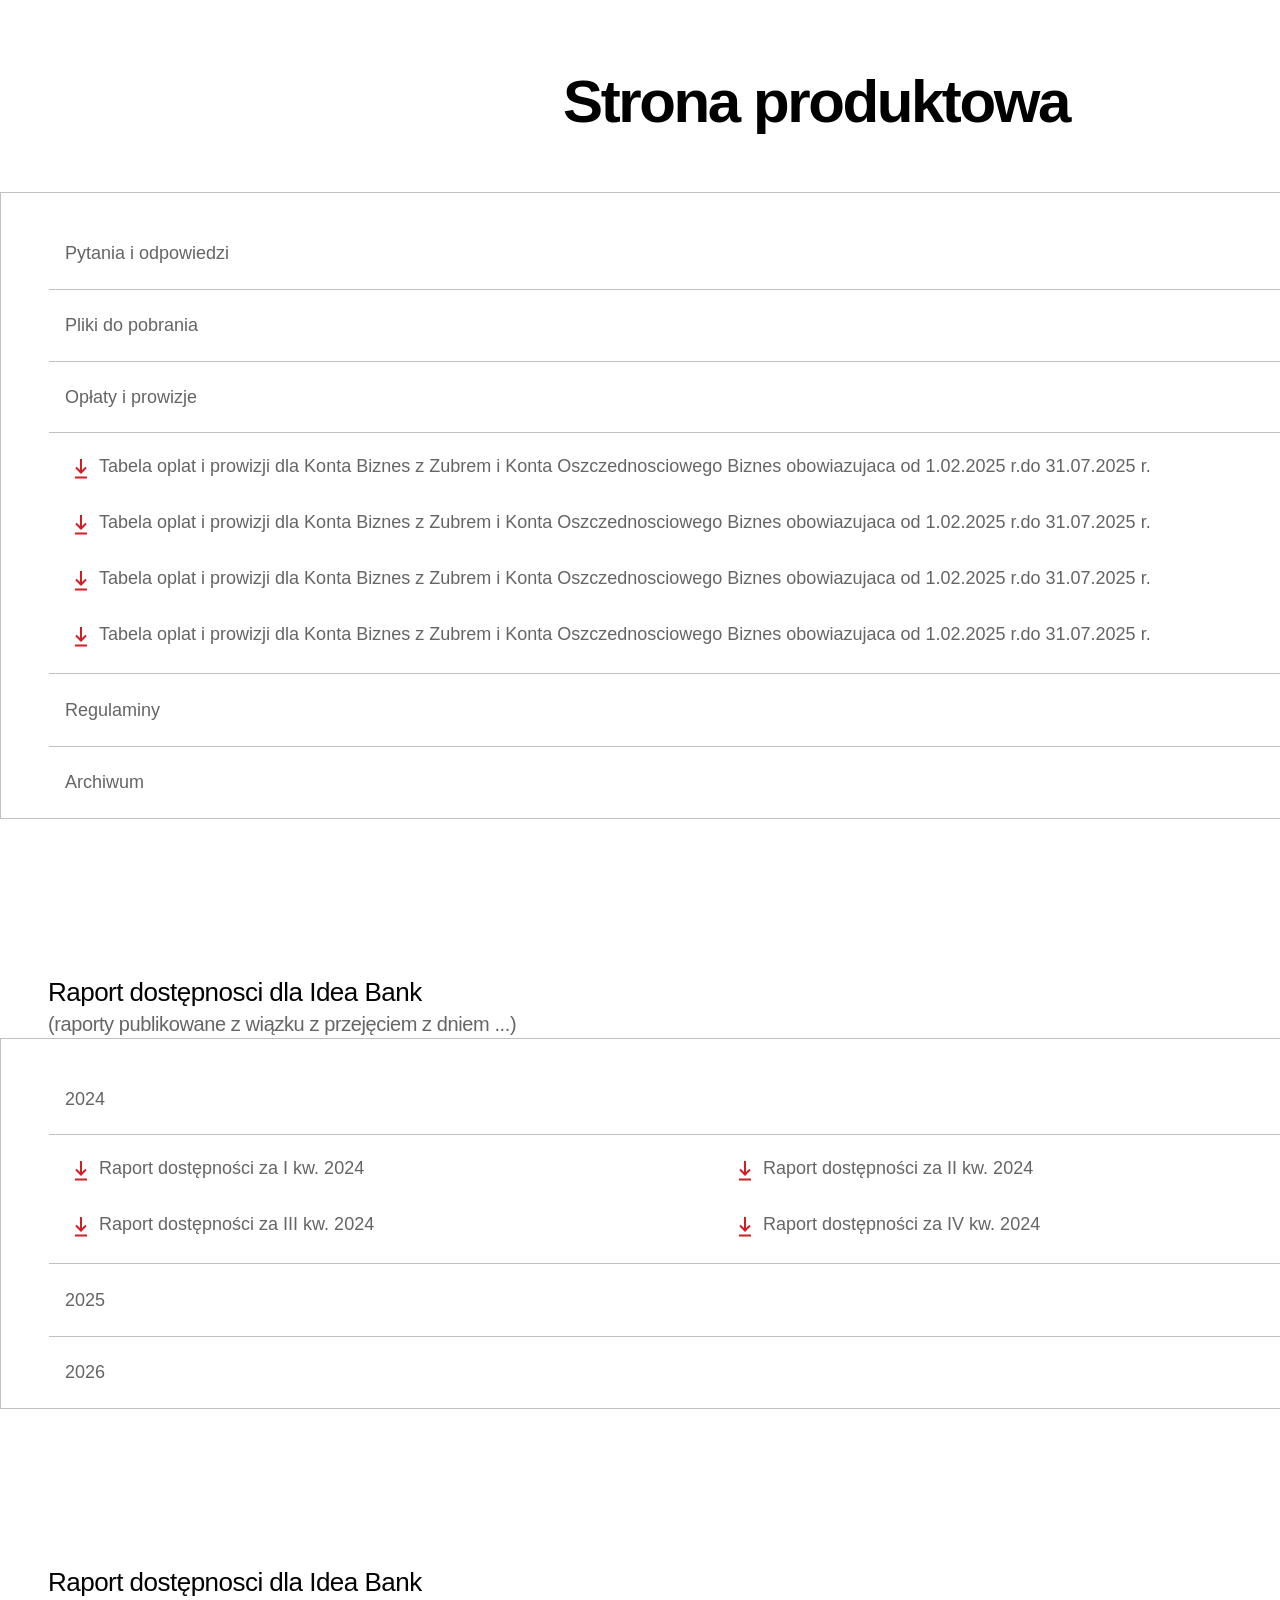
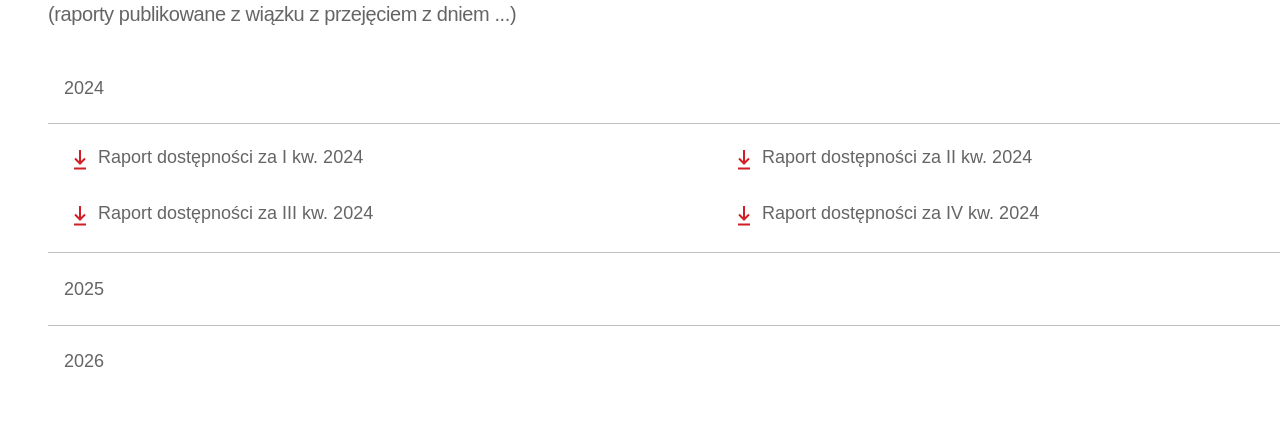
==== commit 75e6b3b0: "raport3" ====
--- a/public/index.html
+++ b/public/index.html
@@ -264,8 +264,8 @@
     <div class="paccordion-container paccordion-container--thin">
       <section class="paccordion-container__section" aria-label="Przykłady CMS">
         <header class="paccordion-container__header paccordion-container__header--spaced">
-          <span class="paccordion-container__title paccordion-container__title--small" role="heading" aria-level="1">Raport dostępnosci dla Idea Bank</span>
-          <span class="paccordion-container__subtitle paccordion-container__subtitle--small" role="heading" aria-level="2">(raporty publikowane z wiązku z przejęciem z dniem ...)</span>
+          <span class="paccordion-container__title" role="heading" aria-level="1">Raport dostępnosci dla Idea Bank</span>
+          <span class="paccordion-container__subtitle" role="heading" aria-level="2">(raporty publikowane z wiązku z przejęciem z dniem ...)</span>
         </header>
         <div class="paccordion paccordion--framed">
           <div class="paccordion__item paccordion__item--l1" id="report-2024" data-open>
@@ -387,8 +387,8 @@
 
       <section class="paccordion-container__section" aria-label="Przykłady CMS bez obramowania">
         <header class="paccordion-container__header paccordion-container__header--spaced">
-          <span class="paccordion-container__title paccordion-container__title--small" role="heading" aria-level="1">Raport dostępnosci dla Idea Bank</span>
-          <span class="paccordion-container__subtitle paccordion-container__subtitle--small" role="heading" aria-level="2">(raporty publikowane z wiązku z przejęciem z dniem ...)</span>
+          <span class="paccordion-container__title" role="heading" aria-level="1">Raport dostępnosci dla Idea Bank</span>
+          <span class="paccordion-container__subtitle" role="heading" aria-level="2">(raporty publikowane z wiązku z przejęciem z dniem ...)</span>
         </header>
         <div class="paccordion">
           <div class="paccordion__item paccordion__item--l1" id="report-2024-unframed" data-open>
--- a/public/assets/css/styles.css
+++ b/public/assets/css/styles.css
@@ -1,12 +1,6 @@
 @charset "UTF-8";
 /* Entry point: imports in strict order (mobile-first). */
 /* 2) Base: reset + global elements */
-*,
-*::before,
-*::after {
-  box-sizing: border-box;
-}
-
 html,
 body {
   height: 100%;
@@ -22,10 +16,6 @@
 
 a {
   color: inherit;
-}
-
-*[id] {
-  scroll-margin-top: 16px;
 }
 
 @font-face {
@@ -212,6 +202,9 @@
 .paccordion__item--open + .paccordion__item::before {
   content: none;
 }
+.paccordion [id] {
+  scroll-margin-top: 16px;
+}
 .paccordion > .paccordion__item:first-child::before {
   content: none;
 }
@@ -813,7 +806,7 @@
 @media (min-width: 1280px) {
   .paccordion-container {
     --paccordion-gutter: 48px;
-    width: calc(100% - 288px);
+    width: 1632px;
     margin: 0 auto;
   }
 }
@@ -975,5 +968,40 @@
     margin: 0 auto;
   }
 }
+.paccordion-container--thin .paccordion-container__header {
+  align-items: flex-start;
+  text-align: left;
+  gap: 5px;
+  padding: 48px var(--paccordion-gutter) 0;
+}
+@media (max-width: 959px) {
+  .paccordion-container--thin .paccordion-container__header {
+    align-items: flex-start;
+    text-align: left;
+    gap: 5px;
+    padding: 48px var(--paccordion-gutter) 0;
+  }
+}
+.paccordion-container--thin .paccordion-container__title {
+  font-size: 26px;
+  font-weight: 500;
+  line-height: 1.1;
+  letter-spacing: -0.02em;
+  color: #000000;
+  font-family: "SofiaPro-Medium", sans-serif;
+}
+@media (min-width: 960px) {
+  .paccordion-container--thin .paccordion-container__title {
+    line-height: 1;
+  }
+}
+.paccordion-container--thin .paccordion-container__subtitle {
+  font-size: 20px;
+  font-weight: 300;
+  line-height: 1.4;
+  letter-spacing: -0.02em;
+  color: #656565;
+  font-family: "SofiaPro-Light", sans-serif;
+}
 
 /*# sourceMappingURL=styles.css.map */
